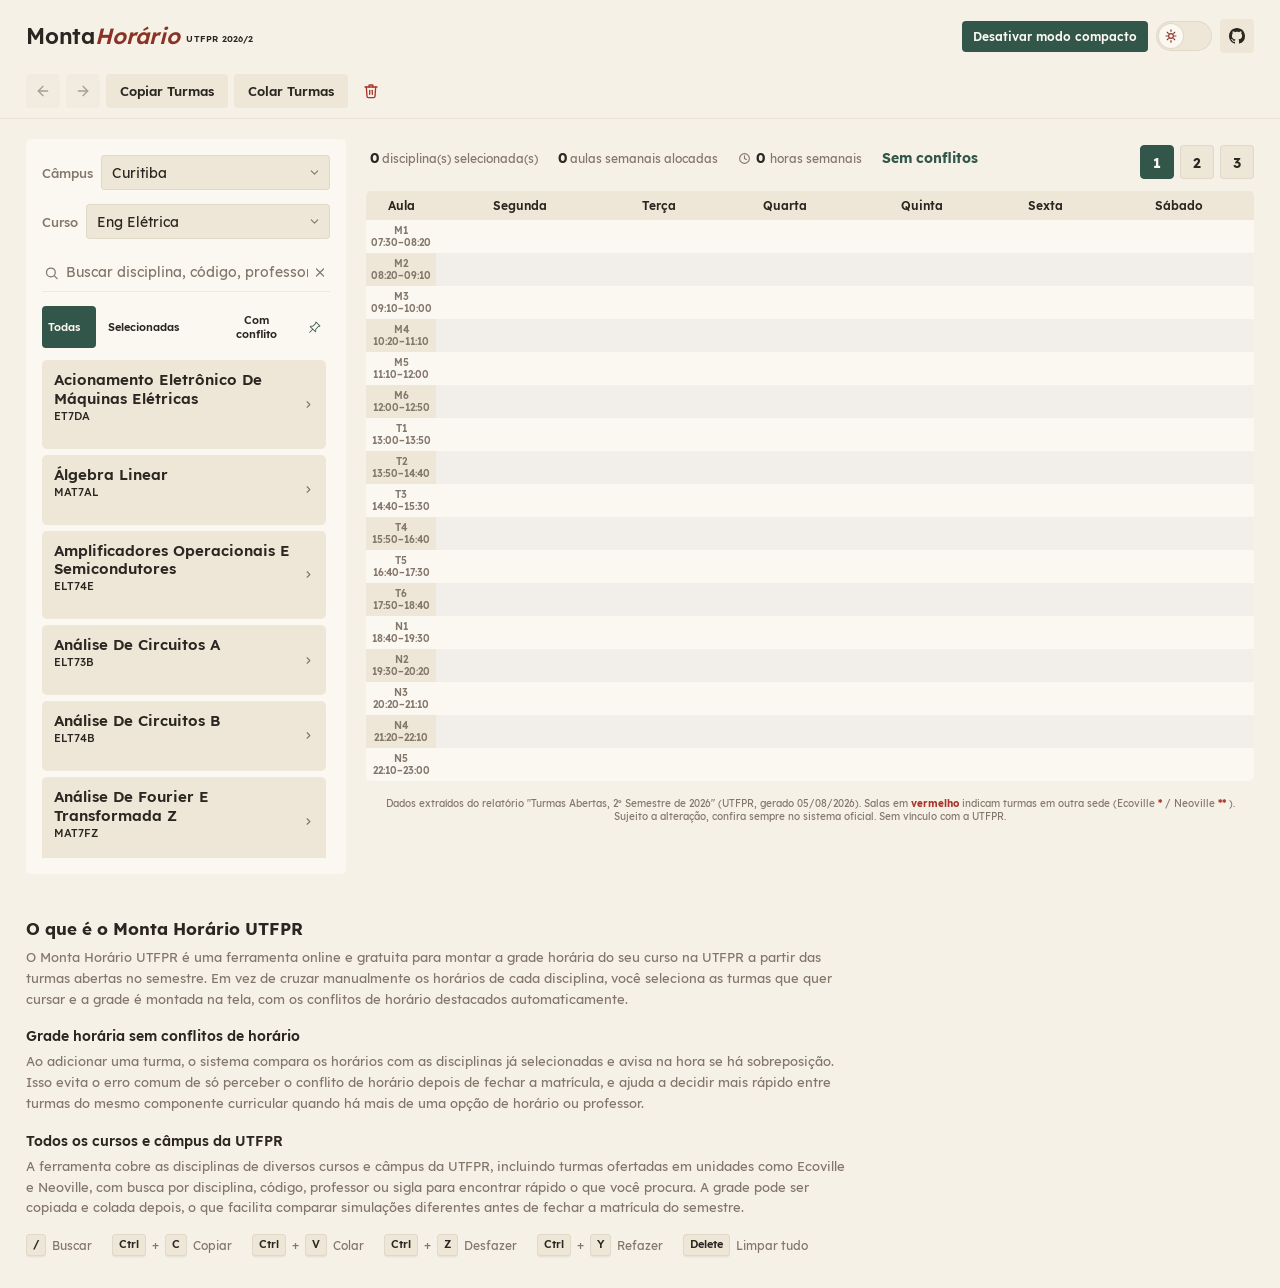
==== index.html @ 24e7bb68 "pin tab" ====
<!DOCTYPE html>
<html lang="pt-BR">
<head>
<meta charset="UTF-8">
<meta name="viewport" content="width=device-width, initial-scale=1.0">
<title>Monta Horário UTFPR 2026/2 — Grade Horária Online sem Conflitos</title>
<meta name="description" content="Monte sua grade horária da UTFPR 2026/2 de graça e online. Escolha as turmas de qualquer curso e câmpus, veja os conflitos de horário na hora e organize sua matrícula em minutos.">
<link rel="canonical" href="https://bolsgo.github.io/monta-horario-utfpr/">
<link rel="icon" type="image/svg+xml" href="assets/favicon.svg">
<meta property="og:type" content="website">
<meta property="og:title" content="Monta Horário UTFPR 2026/2 — Grade Horária Online sem Conflitos">
<meta property="og:description" content="Monte sua grade horária da UTFPR 2026/2 de graça e online. Escolha as turmas de qualquer curso e câmpus e veja os conflitos de horário na hora.">
<meta property="og:url" content="https://bolsgo.github.io/monta-horario-utfpr/">
<meta property="og:image" content="https://bolsgo.github.io/monta-horario-utfpr/assets/og-image.png">
<meta property="og:image:width" content="1200">
<meta property="og:image:height" content="630">
<meta property="og:locale" content="pt_BR">
<meta name="twitter:card" content="summary_large_image">
<meta name="twitter:title" content="Monta Horário UTFPR 2026/2 — Grade Horária Online sem Conflitos">
<meta name="twitter:description" content="Monte sua grade horária da UTFPR 2026/2 de graça, veja conflitos de horário na hora e organize sua matrícula.">
<meta name="twitter:image" content="https://bolsgo.github.io/monta-horario-utfpr/assets/og-image.png">
<link rel="stylesheet" href="styles.css">
<script>
/* Aplica o tema salvo antes da primeira pintura, evitando "flash" de tela clara.
   Fica inline (e não em app.js) de propósito: precisa rodar o mais cedo possível,
   antes do CSS ser aplicado. */
(function(){
  var saved = localStorage.getItem('utfpr_theme') || 'system';
  var isDark = saved === 'dark' || (saved === 'system' && window.matchMedia('(prefers-color-scheme: dark)').matches);
  document.documentElement.setAttribute('data-theme', isDark ? 'dark' : 'light');
  var compactPref = localStorage.getItem('utfpr_compact');
  if (compactPref === null || compactPref === '1') {
    document.documentElement.setAttribute('data-compact', 'true');
  }
})();
</script>
</head>
<body>

<header>
  <div class="header-title-row">
    <h1>Monta<span>Horário</span> <span id="brandUtfpr">UTFPR 2026/2</span></h1>
    <div class="header-extras">
      <button type="button" class="compact-toggle" id="compactToggle" title="Modo compacto para melhor visualização da lista" aria-label="Modo compacto" aria-pressed="true">Desativar modo compacto</button>
      <button type="button" class="theme-toggle" id="themeToggle" title="Alternar tema" aria-label="Alternar tema" aria-pressed="false">
        <span class="tt-track">
          <span class="tt-thumb" id="ttThumb"></span>
        </span>
      </button>
      <a class="icon-btn github-link" href="https://github.com/bolsgo/monta-horario-utfpr" target="_blank" rel="noopener noreferrer" title="Ver código no GitHub" aria-label="Ver código no GitHub">
        <svg viewBox="0 0 16 16" width="16" height="16" fill="currentColor" aria-hidden="true"><path d="M8 0C3.58 0 0 3.58 0 8c0 3.54 2.29 6.53 5.47 7.59.4.07.55-.17.55-.38 0-.19-.01-.82-.01-1.49-2.01.37-2.53-.49-2.69-.94-.09-.23-.48-.94-.82-1.13-.28-.15-.68-.52-.01-.53.63-.01 1.08.58 1.23.82.72 1.21 1.87.87 2.33.66.07-.52.28-.87.51-1.07-1.78-.2-3.64-.89-3.64-3.95 0-.87.31-1.59.82-2.15-.08-.2-.36-1.02.08-2.12 0 0 .67-.21 2.2.82.64-.18 1.32-.27 2-.27.68 0 1.36.09 2 .27 1.53-1.04 2.2-.82 2.2-.82.44 1.1.16 1.92.08 2.12.51.56.82 1.27.82 2.15 0 3.07-1.87 3.75-3.65 3.95.29.25.54.73.54 1.48 0 1.07-.01 1.93-.01 2.2 0 .21.15.46.55.38A8.01 8.01 0 0 0 16 8c0-4.42-3.58-8-8-8z"></path></svg>
      </a>
    </div>
  </div>
</header>
<div class="action-bar" id="actionBar">
  <div class="toolbar">
    <button id="btnUndo" class="icon-btn" title="Desfazer (Ctrl+Z)" aria-label="Desfazer" disabled>
      <svg viewBox="0 0 24 24" width="16" height="16" fill="none" stroke="currentColor" stroke-width="2" stroke-linecap="round" stroke-linejoin="round" aria-hidden="true"><line x1="19" y1="12" x2="5" y2="12"></line><polyline points="12 19 5 12 12 5"></polyline></svg>
    </button>
    <button id="btnRedo" class="icon-btn" title="Refazer (Ctrl+Y)" aria-label="Refazer" disabled>
      <svg viewBox="0 0 24 24" width="16" height="16" fill="none" stroke="currentColor" stroke-width="2" stroke-linecap="round" stroke-linejoin="round" aria-hidden="true"><line x1="5" y1="12" x2="19" y2="12"></line><polyline points="12 5 19 12 12 19"></polyline></svg>
    </button>
    <button id="btnCopy" title="Copiar seleção (Ctrl+C)">Copiar Turmas</button>
    <button id="btnPaste" title="Colar seleção (Ctrl+V)">Colar Turmas</button>
    <button id="btnClear" class="danger icon-btn" title="Limpar tudo (Delete)" aria-label="Limpar tudo">
      <svg viewBox="0 0 24 24" width="16" height="16" fill="none" stroke="currentColor" stroke-width="2" stroke-linecap="round" stroke-linejoin="round" aria-hidden="true"><polyline points="3 6 5 6 21 6"></polyline><path d="M19 6l-1 14a2 2 0 0 1-2 2H8a2 2 0 0 1-2-2L5 6"></path><path d="M10 11v6"></path><path d="M14 11v6"></path><path d="M9 6V4a1 1 0 0 1 1-1h4a1 1 0 0 1 1 1v2"></path></svg>
    </button>
  </div>
  <div class="mini-grid" id="miniGrid" aria-hidden="true"></div>
</div>

<main>
  <div class="panel">
    <div class="course-select-wrap sede-select-wrap">
      <label for="sedeSelect">Câmpus</label>
      <select id="sedeSelect" aria-label="Selecionar sede"></select>
    </div>
    <div class="course-select-wrap">
      <label for="courseSelect">Curso</label>
      <select id="courseSelect" aria-label="Selecionar curso"></select>
    </div>
    <label class="visually-hidden" for="searchBox">Buscar disciplina, código, professor ou sigla</label>
    <div class="search-wrap">
      <svg class="search-icon" viewBox="0 0 24 24" width="15" height="15" fill="none" stroke="currentColor" stroke-width="2" stroke-linecap="round" stroke-linejoin="round" aria-hidden="true"><circle cx="11" cy="11" r="7"></circle><line x1="21" y1="21" x2="16.65" y2="16.65"></line></svg>
      <input class="search" id="searchBox" placeholder="Buscar disciplina, código, professor ou sigla..." title="Buscar (atalho: /)">
      <button type="button" class="search-clear" id="searchClear" title="Limpar busca" aria-label="Limpar busca" hidden>
        <svg viewBox="0 0 24 24" width="13" height="13" fill="none" stroke="currentColor" stroke-width="2.4" stroke-linecap="round" aria-hidden="true"><line x1="5" y1="5" x2="19" y2="19"></line><line x1="19" y1="5" x2="5" y2="19"></line></svg>
      </button>
    </div>    <div class="filter-row" role="group" aria-label="Filtrar disciplinas">
      <button id="filterAll" class="active" aria-pressed="true">Todas</button>
      <button id="filterSelected" aria-pressed="false">Selecionadas</button>
      <button id="filterConflict" aria-pressed="false">Com conflito</button>
      <button type="button" id="filterPin" class="filter-pin-btn" title="Turmas fixadas" aria-label="Mostrar turmas fixadas" aria-pressed="false">
        <svg viewBox="0 0 16 16" width="13" height="13" fill="currentColor" aria-hidden="true"><path d="M9.828.722a.5.5 0 0 1 .354.146l4.95 4.95a.5.5 0 0 1 0 .707c-.48.48-1.072.588-1.503.588-.177 0-.335-.018-.46-.039l-3.134 3.134a5.927 5.927 0 0 1 .16 1.013c.046.702-.032 1.687-.72 2.375a.5.5 0 0 1-.707 0l-2.829-2.828-3.182 3.182c-.195.195-1.219.902-1.414.707-.195-.195.512-1.22.707-1.414l3.182-3.182-2.828-2.829a.5.5 0 0 1 0-.707c.688-.688 1.673-.767 2.375-.72a5.922 5.922 0 0 1 1.013.16l3.134-3.133a2.772 2.772 0 0 1-.04-.461c0-.43.108-1.022.589-1.503a.5.5 0 0 1 .353-.146zm.122 2.112v-.002.002zm0-.002v.002a.5.5 0 0 1-.122.51L6.293 6.878a.5.5 0 0 1-.511.12H5.78l-.014-.004a4.507 4.507 0 0 0-.288-.076 4.922 4.922 0 0 0-.765-.116c-.422-.028-.836.008-1.175.15l5.51 5.509c.141-.34.177-.753.149-1.175a4.924 4.924 0 0 0-.192-1.054l-.004-.013v-.001a.5.5 0 0 1 .12-.512l3.536-3.535a.5.5 0 0 1 .532-.115l.096.022c.087.017.208.034.344.034.114 0 .23-.011.343-.04L9.927 2.028c-.029.113-.04.23-.04.343a1.779 1.779 0 0 0 .062.46z"></path></svg>
      </button>
    </div>
    <div class="subject-list" id="subjectList" aria-label="Lista de disciplinas"></div>
  </div>

  <div class="content-col">
    <div class="stats-row" id="statsRow">
      <div class="stats" id="statsBar" role="status" aria-live="polite"></div>
      <div class="template-bar" id="templateBar" role="group" aria-label="Templates de grade">
        <button type="button" class="template-btn" data-template="1" title="Template 1" aria-label="Template 1">1</button>
        <button type="button" class="template-btn" data-template="2" title="Template 2" aria-label="Template 2">2</button>
        <button type="button" class="template-btn" data-template="3" title="Template 3" aria-label="Template 3">3</button>
      </div>
    </div>
    <div class="conflict-banner" id="conflictBanner" role="alert" aria-live="assertive"></div>
    <div class="grid-wrap">
      <table class="grid" id="gridTable"></table>
    </div>
    <div class="legend" id="legend" aria-label="Legenda de cores por disciplina"></div>
    <div class="footer-note">Dados extraídos do relatório "Turmas Abertas, 2º Semestre de 2026" (UTFPR, gerado 05/08/2026). Salas em <span class="dot-red">vermelho</span> indicam turmas em outra sede (Ecoville <span class="dot-red">*</span>  / Neoville <span class="dot-red">**</span> ). Sujeito a alteração, confira sempre no sistema oficial. Sem vínculo com a UTFPR.</div>
  </div>
</main>

<section class="seo-intro">
  <h2>O que é o Monta Horário UTFPR</h2>
  <p>O Monta Horário UTFPR é uma ferramenta online e gratuita para montar a grade horária do seu curso na UTFPR a partir das turmas abertas no semestre. Em vez de cruzar manualmente os horários de cada disciplina, você seleciona as turmas que quer cursar e a grade é montada na tela, com os conflitos de horário destacados automaticamente.</p>

  <h3>Grade horária sem conflitos de horário</h3>
  <p>Ao adicionar uma turma, o sistema compara os horários com as disciplinas já selecionadas e avisa na hora se há sobreposição. Isso evita o erro comum de só perceber o conflito de horário depois de fechar a matrícula, e ajuda a decidir mais rápido entre turmas do mesmo componente curricular quando há mais de uma opção de horário ou professor.</p>

  <h3>Todos os cursos e câmpus da UTFPR</h3>
  <p>A ferramenta cobre as disciplinas de diversos cursos e câmpus da UTFPR, incluindo turmas ofertadas em unidades como Ecoville e Neoville, com busca por disciplina, código, professor ou sigla para encontrar rápido o que você procura. A grade pode ser copiada e colada depois, o que facilita comparar simulações diferentes antes de fechar a matrícula do semestre.</p>

  <div class="shortcuts-row" aria-label="Atalhos de teclado">
    <span class="shortcut"><kbd>/</kbd><span>Buscar</span></span>
    <span class="shortcut"><kbd>Ctrl</kbd>+<kbd>C</kbd><span>Copiar</span></span>
    <span class="shortcut"><kbd>Ctrl</kbd>+<kbd>V</kbd><span>Colar</span></span>
    <span class="shortcut"><kbd>Ctrl</kbd>+<kbd>Z</kbd><span>Desfazer</span></span>
    <span class="shortcut"><kbd>Ctrl</kbd>+<kbd>Y</kbd><span>Refazer</span></span>
    <span class="shortcut"><kbd>Delete</kbd><span>Limpar tudo</span></span>
  </div>
</section>

<div class="toast" id="toast" role="status" aria-live="polite" aria-atomic="true"></div>

<!-- Configuração compartilhada por todos os cursos (dias, aulas, paleta) -->
<script src="config.js"></script>
<!-- As disciplinas (DATA) de cada curso são carregadas sob demanda pelo
     próprio app.js, via fetch em data/<slug>.json (ver manifest.json) -->
<!-- Lógica da aplicação (estado, renderização, eventos) -->
<script src="app.js"></script>
</body>
</html>
---- styles.css ----
@font-face{font-family:'Lexend';src:url('assets/fonts/Lexend-Regular.woff2') format('woff2');font-weight:400;font-style:normal;font-display:swap;}
@font-face{font-family:'Lexend';src:url('assets/fonts/Lexend-Medium.woff2') format('woff2');font-weight:500;font-style:normal;font-display:swap;}
@font-face{font-family:'Lexend';src:url('assets/fonts/Lexend-SemiBold.woff2') format('woff2');font-weight:600;font-style:normal;font-display:swap;}
@font-face{font-family:'Lexend';src:url('assets/fonts/Lexend-Bold.woff2') format('woff2');font-weight:700;font-style:normal;font-display:swap;}
:root{
    --bg:#f6f1e7; --panel:#fbf8f2; --panel2:#eee6d6; --border:rgba(43,38,32,.07);
    --text:#2b2621; --muted:#83766a; --accent:#8a3324; --accent2:#33564a;
    --danger:#a8342a; --ok:#33564a; --warn:#b9832e; --on-accent:#fbf8f2;
    --grid-line:#e2d7c3; --header-h:64px; --action-bar-h:55px; --main-vpad:40px;
    --res-fechada-fg:#a8342a; --res-fechada-bg:rgba(168,52,42,.12);
    --res-aberta-fg:#33564a; --res-aberta-bg:rgba(51,86,74,.12);
    --res-sem-fg:#5c7a52; --res-sem-bg:rgba(92,122,82,.12);
    --conflict-bg:rgba(168,52,42,.08); --turma-active-bg:rgba(138,51,36,.09);
    --preview-ok-bg:rgba(29,122,74,.72); --preview-conflict-bg:rgba(214,40,30,.75);
    --mini-preview-ok-bg:rgba(41,109,181,.75);
    --preview-ring:rgba(43,38,32,.55); --other-campus:#a8342a; --room-other:#8a3324;
    --danger-hover-bg:rgba(168,52,42,.1); --hover-bg:#e4d9c2; --accent-hover:#6f2a1e;
    --mini-last:#2f6fb0; --info-strong:#2b2621; --ead-text:#000000;
    --font-display:'Lexend',-apple-system,Helvetica,Arial,sans-serif; --font-body:'Lexend',-apple-system,Helvetica,Arial,sans-serif;
    --stripe: rgba(43,38,32,.04);
  }
  html[data-theme="dark"]{
    --bg:#0e0e10; --panel:#18181b; --panel2:#26262c; --border:rgba(238,230,214,.07);
    --text:#e8e8ea; --muted:#b5b5ba; --accent:#c9603f; --accent2:#5c9384;
    --danger:#dd7362; --ok:#5c9384; --warn:#d9a54f; --on-accent:#0e0e10;
    --grid-line:#2e2e34;
    --res-fechada-fg:#e58b7e; --res-fechada-bg:rgba(221,115,98,.16);
    --res-aberta-fg:#8fc2b2; --res-aberta-bg:rgba(92,147,132,.16);
    --res-sem-fg:#9fb98f; --res-sem-bg:rgba(159,185,143,.14);
    --conflict-bg:rgba(221,115,98,.12); --turma-active-bg:rgba(111,168,220,.16);
    --preview-ok-bg:rgba(46,181,128,.65); --preview-conflict-bg:rgba(255,79,63,.68);
    --mini-preview-ok-bg:rgba(111,168,220,.68);
    --preview-ring:rgba(0,0,0,.65); --other-campus:#e58b7e; --room-other:#e58b7e;
    --danger-hover-bg:rgba(221,115,98,.14); --hover-bg:#2e2e34; --accent-hover:#a84f33;
    --mini-last:#6fa8dc; --info-strong:#b5b5ba; --ead-text:#ffffff;
    --stripe: rgba(238,230,214,.03);
  }
  *{box-sizing:border-box;}
  /* overflow-x:hidden (sozinho) faz o navegador computar overflow-y como
     "auto" por baixo dos panos em vários motores — isso é regra do próprio
     CSS quando só um dos dois eixos é definido — e isso quebra
     position:sticky dos descendentes, especialmente em Safari/iOS (é por
     isso que a barra de ações + mini-tabela não estavam "descendo juntas"
     de forma confiável no celular). overflow-x:clip evita esse efeito
     colateral mantendo o mesmo objetivo (sem scroll horizontal). */
  html,body{overflow-x:clip;overflow-y:visible;max-width:100%;}
  body{margin:0;font-family:var(--font-body);
    background:var(--bg);color:var(--text);min-height:100vh;transition:background .15s,color .15s;}
  header{padding:14px 26px 6px;display:flex;align-items:center;
    justify-content:space-between;flex-wrap:wrap;gap:10px;background:var(--bg);
    min-height:var(--header-h);}
  .header-title-row{display:flex;align-items:center;justify-content:space-between;gap:12px;min-width:0;width:100%;}
  header h1{font-family:var(--font-display);font-size:22px;margin:0;font-weight:600;letter-spacing:-.2px;white-space:nowrap;}
  header h1 span{color:var(--accent);font-style:italic;}
  header h1 #brandUtfpr{color:var(--text);font-style:normal;font-weight:600;font-size:.42em;letter-spacing:.02em;vertical-align:middle;}
  .header-extras{display:flex;align-items:center;gap:8px;flex-shrink:0;}

  /* ============== BARRA DE AÇÕES FIXA ==============
     Diferente do header (título, tema, github), que rola normalmente com
     a página, esta barra com desfazer/refazer/copiar/colar/limpar fica
     grudada no topo da tela o tempo todo via position:sticky. */
  .action-bar{position:sticky;top:0;z-index:100;background:var(--bg);
    padding:10px 26px;display:flex;align-items:center;gap:10px;
    border-bottom:1px solid var(--border);}

  /* ============== MINI-PRÉVIA DA GRADE (só no celular) ==============
     Um resuminho puramente visual — sem texto — espelhando a grade real
     (uma célula por aula x dia): verde onde há aula, vermelho só em
     conflito. Preenche o canto vazio do topo quando a barra de
     ferramentas quebra para a linha de baixo. */
  /* Ancorada à barra de ações (sticky): como um elemento sticky também
     funciona como bloco de referência para descendentes com position
     absolute, a mini-grade acompanha a barra perfeitamente ao rolar,
     sem precisar de cálculo via JS nem ficar "pulando" de posição. */
  .mini-grid{display:none;position:absolute;top:100%;right:10px;}
  .day-med,.day-abbr{display:none;}
  .toolbar{display:flex;gap:6px;flex-wrap:wrap;align-items:center;}
  button{cursor:pointer;border:none;background:var(--panel2);color:var(--text);
    padding:9px 14px;border-radius:4px;font-size:12.5px;font-weight:600;font-family:var(--font-body);
    transition:.15s;display:flex;align-items:center;gap:6px;}
  button:hover{background:var(--hover-bg);}
  button.primary{background:var(--accent);color:var(--on-accent);}
  button.primary:hover{background:var(--accent-hover);}
  button:disabled{opacity:.4;cursor:not-allowed;}
  button:disabled:hover{background:var(--panel2);}
  button.danger{background:transparent;color:var(--danger);}
  button.danger:hover{background:var(--danger-hover-bg);}
  button:disabled{opacity:.4;cursor:not-allowed;}
  main{display:grid;grid-template-columns:320px 1fr;gap:20px;padding:20px 26px;max-width:1650px;margin:0 auto;}
  /* Sem isso, um item de grid encolhe apenas até o tamanho do seu conteúdo
     (min-width:auto por padrão) — como a tabela da grade tem min-width
     próprio, a coluna do grid (e a página inteira) era empurrada para
     além da viewport no celular, mesmo com overflow-x:hidden no body. */
  main > *{min-width:0;}
  @media(max-width:980px),(orientation:portrait){main{grid-template-columns:1fr;}}
  .panel{background:var(--panel);border-radius:5px;padding:16px;}
  .search{width:100%;padding:10px 22px 10px 24px;border-radius:0;border:none;border-bottom:1px solid var(--border);background:transparent;
    color:var(--text);font-size:14px;font-family:var(--font-body);}
  .search::placeholder{color:var(--muted);}
  .search:focus{outline:none;border-bottom-color:var(--accent);}
  .course-select-wrap{display:flex;align-items:center;gap:8px;margin-bottom:14px;}
  .course-select-wrap label{font-size:12.5px;color:var(--muted);font-weight:500;flex-shrink:0;}
  .course-select-wrap select{flex:1;min-width:0;padding:8px 26px 8px 10px;border-radius:4px;
    border:1px solid var(--border);background:var(--panel2);color:var(--text);
    font-family:var(--font-body);font-size:13.5px;cursor:pointer;
    appearance:none;-webkit-appearance:none;-moz-appearance:none;
    background-image:url("data:image/svg+xml,%3Csvg xmlns='http://www.w3.org/2000/svg' viewBox='0 0 24 24' fill='none' stroke='%2383766a' stroke-width='2' stroke-linecap='round' stroke-linejoin='round'%3E%3Cpolyline points='6 9 12 15 18 9'/%3E%3C/svg%3E");
    background-repeat:no-repeat;background-position:right 8px center;background-size:13px;}
  html[data-theme="dark"] .course-select-wrap select{
    background-image:url("data:image/svg+xml,%3Csvg xmlns='http://www.w3.org/2000/svg' viewBox='0 0 24 24' fill='none' stroke='%23b5b5ba' stroke-width='2' stroke-linecap='round' stroke-linejoin='round'%3E%3Cpolyline points='6 9 12 15 18 9'/%3E%3C/svg%3E");}
  .course-select-wrap select:focus{outline:2px solid var(--accent);outline-offset:-1px;}
  .course-select-wrap select:disabled{opacity:.6;cursor:wait;}
  .search-wrap{position:relative;margin-bottom:14px;}
  .search-icon{position:absolute;left:2px;top:50%;transform:translateY(-50%);
    color:var(--muted);pointer-events:none;}
  .search-clear{position:absolute;right:0;top:50%;transform:translateY(-50%);background:transparent;
    color:var(--muted);padding:4px;width:20px;height:20px;border-radius:50%;justify-content:center;}
  .search-clear:hover{background:var(--hover-bg);color:var(--text);}
  /* Regra base: só entra em vigor de fato em telas ≤980px, onde o painel
     empilha acima da grade (ver linha 93) e a página rola normalmente —
     acima de 981px essa altura é substituída pelo layout flex mais preciso
     lá embaixo ("PAINEL ESQUERDO ACOMPANHA A ALTURA DA TELA"), que calcula
     o espaço restante de verdade em vez de usar um valor fixo "chutado".
     O min() aqui evita que a lista cresça sem limite em celulares com tela
     muito alta. */
  .subject-list{max-height:min(calc(100vh - 260px), 760px);overflow-y:auto;padding-right:4px;}
  /* Em tablets (layout já em coluna única, mas tela ainda alta o
     suficiente para a lista ficar exageradamente longa) a lista de
     disciplinas fica 1/3 menor que o padrão acima — só nessa faixa;
     no celular (≤700px) ela continua com a altura padrão. */
  @media(min-width:701px) and (max-width:980px){
    .subject-list{max-height:calc((100vh - 260px) * 0.6667);}
  }
  /* O aviso de conflito aparece depois da grade grande (não antes) em
     qualquer largura — PC, tablet retrato, tablet paisagem — assim a
     pessoa já vê a tabela antes do aviso. Só no celular (≤700px, regra
     lá embaixo) ele continua aparecendo em cima, como era antes. */
  .content-col{display:flex;flex-direction:column;}
  .stats-row{order:1;}
  .grid-wrap{order:2;}
  .conflict-banner{order:3;}
  .legend{order:4;}
  .footer-note{order:5;}
  .subject-list::-webkit-scrollbar{width:6px;}
  .subject-list::-webkit-scrollbar-thumb{background:var(--grid-line);border-radius:4px;}
  .subject{border-radius:5px;margin-bottom:6px;background:var(--panel2);overflow:hidden;}
  .subject-head{padding:11px 12px;display:flex;justify-content:space-between;align-items:center;cursor:pointer;gap:8px;}
  .subject-head.hover-linked{background:var(--hover-bg);}
  @media(hover:hover) and (pointer:fine){
    .subject-head:hover{background:var(--hover-bg);}
  }
  .subject-head-text{min-width:0;flex:1;}
  .subject-title{font-family:var(--font-display);font-size:14.5px;font-weight:600;line-height:1.3;overflow-wrap:break-word;}
  .subject-code{color:var(--info-strong);font-size:11px;font-weight:500;display:flex;flex-wrap:nowrap;align-items:center;gap:6px;height:15px;}
  .subject-code-text{line-height:1;flex-shrink:0;}
  /* Selo da turma: um quadrado minimalista de bordas arredondadas
     desenhado em SVG (só contorno, sem preenchimento) em volta do
     número — mesmo tom neutro do resto da linha (código/reserva). */
  .turma-chip{position:relative;display:inline-flex;align-items:center;justify-content:center;
    padding:2px 7px;line-height:1;color:var(--info-strong);}
  .turma-chip.chip-empty{opacity:0;pointer-events:none;}
  .turma-chip-bg{position:absolute;inset:0;width:100%;height:100%;color:var(--info-strong);}
  .turma-chip-text{position:relative;z-index:1;font-weight:600;font-size:10.5px;line-height:1;}
  .turma-chip-star{position:relative;z-index:1;font-size:10.5px;line-height:1;margin-left:1px;}
  /* Linha reservada pro nome do professor, sempre em baixo do código da
     matéria (min-height mantém o espaço mesmo quando ainda não há nada
     selecionado, pra lista não "pular" ao selecionar/desmarcar). */
  .subject-prof{color:var(--info-strong);font-size:10.5px;font-weight:500;font-style:italic;height:13px;line-height:13px;margin-top:1px;
    overflow:hidden;text-overflow:ellipsis;white-space:nowrap;}
  /* No escuro, as cores de disciplinas selecionadas (vindas da paleta, pensada
     para fundo escuro nos blocos da grade) ficam pouco legíveis como texto
     sobre o painel escuro — clareamos e saturamos um pouco só o texto aqui. */
  html[data-theme="dark"] .subject-title-colored{filter:brightness(1.55) saturate(1.15);}
  .chev{color:var(--muted);transition:.15s;flex-shrink:0;display:inline-flex;align-items:center;}
  .subject.open .chev{transform:rotate(90deg);}
  .turma-panel{display:none;padding:0 10px 10px;}
  .subject.open .turma-panel{display:block;}
  .turma-opt{display:flex;align-items:stretch;justify-content:space-between;gap:8px;padding:8px 9px;
    border-radius:4px;margin-top:5px;cursor:pointer;font-size:12px;background:var(--panel);}
  .turma-opt:hover{background:var(--hover-bg);}
  .turma-opt.active{background:var(--turma-active-bg);}
  .turma-opt .t-left{display:flex;flex-direction:column;gap:1px;justify-content:center;flex:1;min-width:0;}
  .turma-opt .t-turma{font-weight:700;}
  .turma-opt .t-prof{color:var(--muted);font-size:10.5px;}
  .turma-opt .t-meta{color:var(--muted);font-size:10px;margin-top:2px;}
  .t-res{font-weight:700;padding:1px 5px;border-radius:3px;background:var(--panel2);}
  .t-res-fechada{color:var(--res-fechada-fg);background:var(--res-fechada-bg);}
  .t-res-aberta{color:var(--res-aberta-fg);background:var(--res-aberta-bg);}
  .t-res-sem-reserva{color:var(--res-sem-fg);background:var(--res-sem-bg);}
  .t-res.res-inline{font-size:9.5px;padding:1px 4px;}
  /* Ao lado do código da matéria, a reserva fica neutra — sem o destaque
     colorido que faz na lista de turmas — pra combinar com o resto do
     texto (código, turma, professor). */
  .subject-code .t-res.res-inline,
  .subject-code .t-res.res-inline.t-res-fechada,
  .subject-code .t-res.res-inline.t-res-aberta,
  .subject-code .t-res.res-inline.t-res-sem-reserva{background:none;color:var(--info-strong);font-weight:500;padding:0;line-height:1;}
  /* Vagas total/calouros, exibido logo ao lado do selo de reserva
     (Aberta/Fechada/Sem reserva), tanto na lista de turmas quanto no
     resumo ao lado do código da matéria. */
  .t-vagas{color:var(--muted);font-weight:500;}
  .turma-opt .t-meta .t-vagas{font-size:10px;}
  .subject-code .t-vagas.vagas-inline{font-size:9.5px;color:var(--info-strong);line-height:1;}
  /* Só no tema claro: professor, vagas e o selo de reserva (Aberta/
     Fechada/Sem reserva) de cada turma na lista ficam num tom só,
     um pouco mais escuro que --muted (#83766a) — mantém a mesma
     "família" de cor do site, só reduz o contraste/protagonismo desse
     texto secundário. O tema escuro continua exatamente como estava. */
  html[data-theme="light"] .turma-opt .t-prof,
  html[data-theme="light"] .turma-opt .t-meta,
  html[data-theme="light"] .t-vagas,
  html[data-theme="light"] .t-res-fechada,
  html[data-theme="light"] .t-res-aberta,
  html[data-theme="light"] .t-res-sem-reserva{color:#6f6255;}
  .turma-opt .t-remove{align-self:stretch;height:auto;color:var(--danger);font-size:13px;background:none;border:none;cursor:pointer;padding:2px 8px;display:flex;align-items:center;justify-content:center;}
  /* Botão de fixar (pin) no modo normal — mesmo estado do modo compacto
     (ver State.pinned em app.js), só muda a aparência/posição pra
     combinar com o layout deste modo. Fica à esquerda do "✕", os dois
     só aparecem na turma ativa. */
  .turma-opt .t-pin-btn{align-self:stretch;height:auto;flex-shrink:0;color:var(--muted);background:none;border:none;
    cursor:pointer;padding:2px 6px;display:flex;align-items:center;justify-content:center;
    transition:color .12s ease,background .12s ease;}
  .turma-opt .t-pin-btn:hover{background:var(--hover-bg);color:var(--text);}
  .turma-opt .t-pin-btn.pinned{color:var(--accent2);}
  .turma-opt .t-pin-btn.pinned svg{fill:currentColor;}
  /* Indicativo (não-clicável) de turma fixada, ao lado do código da
     turma, quando ela NÃO é a ativa — o botão de pin de verdade só
     existe na turma ativa. */
  .t-turma .t-pin-indicator{display:inline-flex;vertical-align:middle;margin-left:5px;color:var(--accent2);opacity:.85;position:relative;top:-1px;}

  /* ============== MODO COMPACTO ==============
     O botão de cada turma vira um controle segmentado de até 3 partes,
     lado a lado:
       1) "i" (informações)  — só entra no DOM na turma ATIVA da
          matéria; nas demais nem aparece, deixando o texto da turma
          (.t-mid) ocupar mais espaço.
       2) turma (.t-mid)     — a maior parte do botão (flex:1 enche o
          espaço que sobra das outras duas, fixas). Mostra só o código
          da turma (ex.: "S21") quando o painel está em 2 colunas
          (turmas>8); com 1 coluna sobra espaço e mostra "Turma S21".
          Clique normal seleciona a turma; se ela JÁ estiver
          selecionada, o hover fica vermelho (ver .active .t-mid:hover)
          e o clique nesse estado REMOVE — substitui o antigo botão
          "✕".
       3) pin                — sempre visível, estreito, sem nenhuma
          animação de aparecer/sumir.
     Ver renderSubjectList() em app.js pra montagem do HTML de cada modo. */
  html[data-compact="true"] .turma-opt{padding:0;gap:0;align-items:stretch;overflow:hidden;}
  html[data-compact="true"] .t-turma{flex:0 0 auto;font-size:13px;white-space:nowrap;overflow:hidden;text-overflow:ellipsis;}
  /* Prioridade de curso (t.prio): ao lado do código da turma, tom
     apagado, o mais compacta possível — trunca com "…" se não couber
     (ver showPrio em renderSubjectList(), app.js, pra quando ela
     aparece/some conforme a turma está selecionada ou não). */
  html[data-compact="true"] .t-prio-compact{
    flex:1 1 auto;min-width:0;margin-left:6px;text-align:right;
    font-size:9.5px;color:var(--muted);opacity:.7;
    white-space:nowrap;overflow:hidden;text-overflow:ellipsis;
  }
  html[data-compact="true"] .turma-opt.active .t-mid:hover .t-prio-compact{color:inherit;opacity:.8;}
  html[data-compact="true"] .turma-opt.pinned:not(.active) .t-prio-compact{padding-right:16px;}

  html[data-compact="true"] .t-info-btn{
    flex:0 0 22px;align-self:stretch;width:auto;height:auto;border-radius:0;font-size:12px;padding:0;
    background:color-mix(in srgb, var(--panel2) 78%, black 22%);
    transition:background .12s ease,color .12s ease;
  }
  html[data-compact="true"] .t-info-btn:hover{background:var(--hover-bg);}
  html[data-compact="true"] .t-info-btn[aria-expanded="true"]{background:var(--accent2);color:var(--on-accent);}

  html[data-compact="true"] .t-mid{
    flex:1;min-width:0;position:relative;display:flex;align-items:center;padding:7px 9px;cursor:pointer;
    border-left:1px solid var(--border);transition:background .12s ease,color .12s ease;
  }
  html[data-compact="true"] .t-mid:hover{background:var(--hover-bg);}
  /* Indicativo (não-clicável) de que a turma está fixada, mostrado por
     cima do canto direito do botão do meio quando ela NÃO é a turma
     ativa — o botão de pin de verdade (clicável) só existe na turma
     ativa (ver renderSubjectList() em app.js). */
  html[data-compact="true"] .t-pin-indicator{
    position:absolute;top:50%;right:7px;transform:translateY(-50%);
    display:flex;pointer-events:none;color:var(--accent2);opacity:.85;
  }
  html[data-compact="true"] .turma-opt.active .t-mid:hover .t-pin-indicator{color:inherit;}
  /* Turma já selecionada: passar o mouse pela parte do meio vira um
     aviso de remoção (vermelho do tema, funciona no claro e no escuro),
     e o clique nesse estado remove a turma — ver selectOrRemove() em
     app.js. O vermelho se estende aos 3 segmentos do controle (i / meio
     / pin), não só o do meio — por isso o :has() no seletor, escutando
     o hover do meio mas pintando o .turma-opt inteiro. */
  html[data-compact="true"] .turma-opt.active .t-mid:hover{background:var(--danger);color:var(--on-accent);}
  html[data-compact="true"] .turma-opt.active .t-mid:hover .other-campus{color:inherit;}
  html[data-compact="true"] .turma-opt.active:has(.t-mid:hover) .t-info-btn,
  html[data-compact="true"] .turma-opt.active:has(.t-mid:hover) .t-pin-btn{background:var(--danger);color:var(--on-accent);}

  html[data-compact="true"] .t-pin-btn{
    flex:0 0 11px;align-self:stretch;width:auto;height:auto;margin:0;
    border-left:1px solid var(--border);border-radius:0;background:none;color:var(--muted);
    cursor:pointer;display:flex;align-items:center;justify-content:flex-end;
    transition:color .12s ease,background .12s ease;
  }
  html[data-compact="true"] .t-pin-btn svg{width:13px;height:13px;flex-shrink:0;}
  html[data-compact="true"] .t-pin-btn:hover{background:var(--hover-bg);color:var(--text);}
  html[data-compact="true"] .t-pin-btn.pinned{color:var(--accent2);}
  html[data-compact="true"] .t-pin-btn.pinned svg{fill:currentColor;}

  /* Painel de turmas em 2 colunas (só no modo compacto, quando a matéria
     aberta tem muitas turmas — ver renderSubjectList em app.js). Grid em
     vez de column-count: com column-count cada coluna tem sua própria
     altura "balanceada" e os itens não alinham entre si de uma coluna
     pra outra; com grid de 2 colunas + grid-auto-flow:row, cada linha
     tem a MESMA altura nas duas colunas, então elas ficam alinhadas. */
  .subject.open .turma-panel.two-col{display:grid;grid-template-columns:1fr 1fr;gap:4px 8px;}

  /* Modo compacto: em vez de abrir "por baixo" da turma clicada (o que
     bagunçaria o alinhamento das colunas, ver acima), o painel de
     informações da turma ativa sempre aparece uma única vez, no rodapé
     de toda a lista, ocupando as duas colunas e em formato horizontal
     (chips lado a lado) — mais fácil de ler que texto empilhado. O botão
     "i" da turma correspondente continua destacado (aria-expanded) pra
     indicar de qual turma é a informação exibida. */
  html[data-compact="true"] .turma-info{
    display:flex;flex-wrap:wrap;gap:5px 16px;line-height:1.4;margin-top:8px;}
  .turma-panel.two-col .turma-info{grid-column:1 / -1;}
  .t-info-btn{align-self:stretch;flex-shrink:0;width:16px;height:auto;padding:0;border-radius:4px;background:var(--panel2);
    color:var(--accent2);font-family:var(--font-display);font-style:italic;font-weight:700;font-size:12px;
    display:flex;align-items:center;justify-content:center;line-height:1;}
  .t-info-btn:hover{background:var(--hover-bg);}
  .t-info-btn[aria-expanded="true"]{background:var(--accent2);color:var(--on-accent);}
  .other-campus{color:var(--other-campus);font-weight:800;}
  .turma-info{font-size:11px;color:var(--muted);margin-top:6px;line-height:1.6;padding:8px 9px;background:var(--panel);border-radius:4px;}
  .badge{display:inline-block;padding:2px 7px;border-radius:3px;font-size:10px;font-weight:700;margin-left:6px;}
  .badge.selected-badge{background:var(--accent);color:var(--on-accent);}
  .badge.badge-ead{background:none;color:var(--ead-text);padding:0;font-weight:800;vertical-align:middle;}
  .badge.badge-ead.badge-ead-hidden{display:none;}
  html[data-theme="dark"] .badge.selected-badge{background:var(--mini-last);}
  .grid-wrap{overflow-x:auto;border-radius:5px;position:relative;}
  table.grid{border-collapse:separate;border-spacing:0;width:100%;min-width:860px;background:var(--panel);border-radius:5px;}
  
  table.grid thead th{font-family:var(--font-display);background:var(--panel2);padding:9px 3px;font-size:12.5px;color:var(--text);font-weight:600;
    position:sticky;top:0;z-index:20;}
  table.grid thead th:first-child{left:0;z-index:21;}
  
  table.grid td{vertical-align:top;height:36px;padding:0;position:relative;}

  table.grid tbody tr:nth-child(even) td {
    background-color: var(--stripe);
  }

  td.time-col{color:var(--muted);font-size:10.5px;text-align:center;padding:3px 2px;
    white-space:nowrap;font-weight:600;position:sticky;left:0;z-index:10;line-height:1.2;}
  table.grid td.time-col{vertical-align:middle;}
  
  table.grid tbody tr:nth-child(odd) td.time-col { background-color: var(--panel); }
  table.grid tbody tr:nth-child(even) td.time-col { background-color: var(--panel2); }

  .cell-block{position:absolute;inset:2px;border-radius:3px;padding:2px 5px;font-size:10px;line-height:1.2;
    overflow:hidden;display:flex;flex-direction:column;justify-content:center;color:#fbf8f2;font-weight:600;}
  .cell-block .b-name{font-weight:700;font-size:10.5px;}
  .cell-block .b-sub{opacity:.85;font-weight:500;font-size:9px;}
  .cell-block .b-room.other{color:#ffe1d6;font-weight:800;}
  .cell-block.conflict::before{content:"";position:absolute;inset:0;border-radius:3px;pointer-events:none;z-index:0;
    background:repeating-linear-gradient(45deg, #ff1f1f 0 4px, transparent 4px 10px);opacity:.75;}
  .cell-block.conflict .b-name,.cell-block.conflict .b-sub,.cell-block.conflict .b-room{position:relative;z-index:1;}
  .cell-block{cursor:pointer;transition:filter .12s,transform .12s;}
  .cell-block.hover-linked{filter:brightness(1.1);transform:scale(1.02);}
  @media(hover:hover) and (pointer:fine){
    .cell-block:hover{filter:brightness(1.1);transform:scale(1.02);}
  }
  .cell-preview{position:absolute;inset:0px;border-radius:3px;pointer-events:none;z-index:5;
    box-shadow:0 0 0 2.5px var(--preview-ring) inset;}
  .cell-preview.pv-ok{background:var(--preview-ok-bg);}
  .cell-preview.pv-conflict{background:var(--preview-conflict-bg);}
  .empty-state{padding:60px 20px;text-align:center;color:var(--muted);font-size:13px;}
  .stats{display:flex;gap:20px;padding:10px 4px;font-size:12px;color:var(--muted);flex-wrap:wrap;}
  .stats b{color:var(--text);font-family:var(--font-display);font-size:14px;}
  .stat-with-icon{display:inline-flex;align-items:center;gap:5px;}
  /* Linha que contém as estatísticas (esquerda) e os botões de template
     (direita) — fica logo acima da grade grande. No celular (ver media
     query no fim do arquivo) essa linha vira coluna: templates abaixo
     das estatísticas, alinhados à esquerda. */
  .stats-row{display:flex;align-items:flex-start;justify-content:space-between;gap:12px;flex-wrap:wrap;margin-bottom:12px;}
  .stats-row .stats{margin-bottom:0;flex:1;min-width:0;}
  .template-bar{display:flex;gap:6px;flex-shrink:0;padding-top:6px;}
  .template-btn{width:34px;height:34px;padding:0;border-radius:4px;
    background:var(--panel2);color:var(--text);border:1px solid var(--border);
    font-family:var(--font-display);font-weight:700;font-size:13.5px;
    display:flex;align-items:center;justify-content:center;}
  .template-btn:hover{background:var(--hover-bg);}
  .template-btn.active{background:var(--accent2);color:var(--on-accent);border-color:var(--accent2);}
  .conflict-banner{background:var(--conflict-bg);color:var(--danger);
    padding:10px 14px;border-radius:3px;margin-bottom:12px;font-size:12.5px;display:none;}
  .conflict-banner.show{display:block;}
  .toast{position:fixed;bottom:20px;left:50%;transform:translateX(-50%) translateY(20px);
    background:var(--text);color:var(--bg);padding:10px 18px;border-radius:4px;
    font-size:13px;opacity:0;transition:.25s;pointer-events:none;z-index:200;
    max-width:80vw;}
  .toast.show{opacity:1;transform:translateX(-50%) translateY(0);}
  .legend{display:flex;flex-wrap:wrap;gap:6px;margin-top:8px;}
  .legend-item{display:flex;align-items:center;gap:6px;font-size:10px;color:var(--muted);}
  .legend-dot{width:9px;height:9px;border-radius:2px;flex-shrink:0;}
  .footer-note{font-size:10px;color:var(--muted);text-align:center;padding:8px;}
  .footer-note .dot-red{color:var(--danger);font-weight:800;}
  /* flex-wrap:nowrap de propósito: com o botão de pin (fixadas) somado aos
     três filtros de texto, preferimos que os três encolham horizontalmente
     (flex:1 os deixa dividir igualmente o espaço que sobra) a quebrar linha
     — o botão de pin tem largura fixa (flex:0 0 auto) e não participa
     dessa divisão. */
  .filter-row{display:flex;gap:6px;margin-bottom:12px;flex-wrap:nowrap;}
  .filter-row button{flex:1 1 0;font-size:11px;padding:7px 6px;background:transparent;min-width:0;}
  .filter-row button:hover{background:var(--panel2);}
  .filter-row button.active{background:var(--accent2);color:var(--on-accent);}
  /* Os três botões de texto não dividem o espaço igualmente: "Selecionadas"
     é uma palavra única e comprida (não quebra linha), então recebe mais
     espaço; "Todas" é curto e sobra espaço à toa se ficar igual aos
     outros, então recebe menos. "Com conflito" fica com a proporção
     padrão (1), no meio dos dois. */
  .filter-row #filterAll{flex:0.7 1 0;}
  .filter-row #filterSelected{flex:1.7 1 0;}
  /* Botão de pin (fixadas): mesma altura dos outros três, mas largura fixa
     e ícone centralizado, igual aos .icon-btn da action-bar — não encolhe
     junto com os filtros de texto (flex:0 0 auto). */
  .filter-row .filter-pin-btn{flex:0 0 32px;width:32px;padding:0;justify-content:center;color:var(--accent2);}
  .filter-row .filter-pin-btn svg{flex-shrink:0;}
  .filter-row .filter-pin-btn.active{background:var(--accent2);color:var(--on-accent);}
  .icon-btn{padding:9px;width:34px;height:34px;justify-content:center;}
  .icon-btn svg{flex-shrink:0;}
  .github-link{background:var(--panel2);color:var(--text);border-radius:4px;text-decoration:none;display:inline-flex;box-sizing:border-box;transition:.15s;}
  .github-link:hover{background:var(--hover-bg);}

  /* ============== SLIDER DE TEMA (claro/escuro), com "sistema" oculto ==============
     Não há um terceiro botão visível para "sistema": a preferência de sistema
     continua funcionando em segundo plano (ver app.js) e, quando ativa, este
     controle exibe o sol ou a lua conforme a aparência atual do SO. Um clique
     define uma preferência explícita (claro ou escuro), saindo do modo sistema. */
  .compact-toggle{font-size:11.5px;padding:8px 11px;flex-shrink:0;}
  .compact-toggle:hover{background:var(--hover-bg);}
  .compact-toggle[aria-pressed="true"]{background:var(--accent2);color:var(--on-accent);}

  .theme-toggle{background:transparent;padding:0;width:56px;height:30px;border-radius:999px;flex-shrink:0;}
  .theme-toggle:hover{background:transparent;}
  .tt-track{position:relative;display:block;width:56px;height:30px;border-radius:999px;background:var(--panel2);box-shadow:inset 0 0 0 1px var(--border);}
  .tt-thumb{position:absolute;top:3px;left:3px;width:24px;height:24px;border-radius:50%;background:var(--panel);
    box-shadow:0 0 0 1px var(--border);display:flex;align-items:center;justify-content:center;color:var(--accent);
    transition:transform .2s ease;}
  .tt-thumb svg{width:14px;height:14px;}
  html[data-theme="dark"] .tt-thumb{transform:translateX(26px);}

  /* ============== ACESSIBILIDADE ============== */
  .visually-hidden{position:absolute;width:1px;height:1px;padding:0;margin:-1px;overflow:hidden;
    clip:rect(0,0,0,0);white-space:nowrap;border:0;}
  table.grid caption{caption-side:top;}
  [role="button"]{outline-offset:2px;}
  /* Em toque (mobile/tablet), .cell-block recebe foco por ter tabindex="0",
     e alguns navegadores desenham o outline padrão do sistema mesmo fora
     de navegação por teclado (não respeitam :focus-visible nesse caso).
     Isso aparecia como um quadrado sobre a turma ao tocar, com ou sem
     conflito. Zeramos o :focus "puro" e mantemos o realce só para
     :focus-visible (teclado). */
  .cell-block{-webkit-tap-highlight-color:transparent;}
  .cell-block:focus{outline:none;}
  .subject-head:focus-visible,
  .turma-opt:focus-visible,
  .cell-block:focus-visible{outline:2px solid var(--accent);outline-offset:2px;}
  .theme-switch button:focus-visible,
  button:focus-visible{outline:2px solid var(--accent);outline-offset:1px;}

  /* ============== TABLET/CELULAR: mini-prévia da grade ==============
     Mesmo breakpoint em que .main vira coluna única (linha 92): a partir
     daqui o painel de disciplinas fica empilhado acima da grade grande, e
     é justamente nesse momento — tanto em celular quanto em tablet no
     modo retrato — que a mini-grade flutuante ajuda a não perder a noção
     da grade enquanto se rola a lista de disciplinas. Por isso ela usa o
     mesmo breakpoint do layout, em vez do breakpoint mais estreito (700px)
     usado pelos ajustes exclusivos de celular logo abaixo. */
  @media(max-width:980px),(orientation:portrait){
    /* Mini-grade flutuante: presa logo abaixo da barra de ações fixa,
       ancorada via CSS (position:absolute dentro do .action-bar, que é
       sticky) — acompanha a barra sem "pular" ao rolar e sem depender de
       cálculo via JS. Some tanto quando a tabela grande está visível na
       tela quanto quando a página é rolada até o final (ver app.js), para
       não duplicar informação nem sobrar flutuando sobre o rodapé. */
    .mini-grid{
      display:grid;width:84px;height:126px;gap:1.5px;padding:5px;margin-top:8px;
      border-radius:5px;background:var(--panel2);
      box-shadow:0 4px 14px rgba(0,0,0,.28),0 0 0 1px var(--border);
      z-index:90;opacity:.78;
      pointer-events:none;transition:opacity .25s ease,transform .25s ease;
    }
    .mini-grid.mini-hidden{opacity:0;transform:translateY(-10px) scale(.9);}
    .mini-cell{border-radius:1px;background:var(--stripe);}
    .mini-cell.mini-filled{background:var(--ok);}
    .mini-cell.mini-last{background:var(--mini-last);}
    .mini-cell.mini-conflict{background:var(--danger);}
    .mini-cell.mini-preview-ok{background:var(--mini-preview-ok-bg);}
    .mini-cell.mini-preview-conflict{background:var(--preview-conflict-bg);}

    /* Busca e linha de filtros um pouco mais estreitas: a mini-grade
       flutuante fica presa no canto superior direito da tela (ancorada no
       .action-bar, que é sticky), então tanto o botão de limpar (x) da
       busca quanto o botão "Com conflito" ficavam embaixo dela, impossível
       de clicar. Aplicando a mesma margem nas duas linhas, os três botões
       de filtro (que têm flex:1) dividem igualmente o espaço que sobra e
       nenhum deles invade a área da mini-grade. */
    /* Sede e Curso ficam acima da busca, mas usam a mesma faixa de
       largura reduzida (margin-right:76px) para não passar por baixo
       da mini-grade flutuante, que fica presa no canto superior direito
       da tela (ver .mini-grid). Sem isso, os dois seletores cobriam a
       mini-tabela em vez de pararem antes dela, como a busca já fazia. */
    .course-select-wrap{margin-right:96px;}
    .course-select-wrap label{font-size:11px;}
    .course-select-wrap select{padding:6px 24px 6px 8px;font-size:12px;background-position:right 6px center;background-size:11px;}

    .search-wrap,
    .filter-row{margin-right:96px;}
    .filter-row button{font-size:10.5px;padding:7px 4px;}
    /* O pin fica um pouco mais estreito aqui: é o mesmo margin-right:96px
       acima que já limita até onde a fileira de filtros pode chegar (pra
       não passar por baixo da mini-grade flutuante); o pin, por estar
       dentro de .filter-row, respeita esse mesmo limite — só precisa ceder
       um pouco de largura própria pros três botões de texto caberem. */
    .filter-row .filter-pin-btn{flex-basis:28px;width:28px;}

    /* Grade sem scroll lateral: o min-width:860px da tabela (regra base,
       pensada pra desktop) era maior que a largura disponível em muitos
       tablets, forçando rolar para o lado só para ver sábado. Aqui a
       tabela ocupa 100% da largura do container e os dias da semana
       usam a sigla de uma letra (day-abbr) em vez do nome completo, do
       mesmo jeito que já era feito no celular — assim as 7 colunas cabem
       inteiras na tela. */
    .day-full,.day-med{display:none;}
    .day-abbr{display:inline;}
    .grid-wrap{overflow-x:hidden;}
    table.grid{min-width:0;width:100%;table-layout:fixed;}
    table.grid thead th{padding:6px 2px;font-size:11px;}
    table.grid thead th:first-child{width:40px;}
    td.time-col{font-size:9px;padding:3px 2px;line-height:1.15;word-break:break-word;white-space:normal;}
    .cell-block{padding:2px 3px;}
    .cell-block .b-name{font-size:9px;line-height:1.15;}
    .cell-block .b-sub{font-size:7.5px;}
  }

  /* ============== TABLET NO MODO PAISAGEM (largura > 980px) ==============
     Acima de 980px o .main já volta a ser duas colunas (painel de 320px +
     grade), então a tabela tenta usar seu min-width:860px da regra base
     (pensada pra desktop largo). Em tablets na horizontal (~1024–1200px de
     largura) sobra menos espaço que isso depois do painel + gap + padding,
     e o .grid-wrap (overflow-x:auto) força um scroll lateral só pra ver
     sábado. Aqui, na mesma faixa, aplicamos o mesmo tratamento "sem scroll"
     usado no tablet retrato/celular: sigla de um dia (day-abbr), tabela
     com table-layout:fixed ocupando 100% da coluna, e fontes um pouco
     menores — sem mexer no layout de duas colunas em si. */
  @media(min-width:981px) and (max-width:1240px){
    .day-full,.day-med{display:none;}
    .day-abbr{display:inline;}
    .grid-wrap{overflow-x:hidden;}
    table.grid{min-width:0;width:100%;table-layout:fixed;}
    table.grid thead th{padding:6px 2px;font-size:11px;}
    table.grid thead th:first-child{width:40px;}
    td.time-col{font-size:9px;padding:3px 2px;line-height:1.15;word-break:break-word;white-space:normal;}
    .cell-block{padding:2px 3px;}
    .cell-block .b-name{font-size:9px;line-height:1.15;}
    .cell-block .b-sub{font-size:7.5px;}
  }

  /* ============== TELAS GRANDES / 4K ==============
     main tem max-width:1650px (linha 90) pra não esticar demais em
     monitores largos — mas em 4K isso deixa uma margem enorme dos dois
     lados e o conteúdo (com fontes/alturas pensadas pra ~1400-1600px)
     fica visualmente pequeno "flutuando" no meio da tela. Aqui, a partir
     de ~1900px de largura, aumentamos o max-width, a coluna do painel de
     disciplinas e as fontes/alturas da tabela e da lista, escalando tudo
     junto — e mais um degrau a partir de ~2600px pra telas 4K "de
     verdade" (sem escala do sistema operacional).
     Importante: também exigimos altura de sobra (min-height), não só
     largura. Um monitor 1920x1080 tem largura de 4K mas pouca altura útil
     de verdade (depois de barra de abas/favoritos do navegador e barra de
     tarefas, sobra bem menos que 1080px) — se a tabela crescesse aqui do
     mesmo jeito, os horários da noite ficariam abaixo da dobra e forçariam
     rolar a página. Por isso essas regras só entram quando também há
     altura suficiente pra caber tudo sem precisar rolar. */
  @media(min-width:1900px) and (min-height:1000px){
    :root{--header-h:76px; --action-bar-h:74px; --main-vpad:52px;}
    main{max-width:2300px;grid-template-columns:420px 1fr;gap:26px;padding:26px 34px;}
    header{padding:20px 34px 10px;}
    header h1{font-size:30px;}
    .header-extras{gap:12px;}
    .theme-toggle,.tt-track{width:70px;height:38px;}
    .tt-thumb{width:32px;height:32px;top:3px;left:3px;}
    html[data-theme="dark"] .tt-thumb{transform:translateX(32px);}
    .tt-thumb svg{width:18px;height:18px;}
    .icon-btn{width:44px;height:44px;padding:11px;}
    .icon-btn svg{width:20px;height:20px;}
    .action-bar{padding:14px 34px;gap:14px;}
    .toolbar{gap:10px;}
    button{font-size:15px;padding:12px 18px;border-radius:5px;}
    .panel{padding:22px;border-radius:7px;}
    .search{font-size:17px;padding:14px 26px 14px 27px;}
    .search-icon{width:17px;height:17px;left:3px;}
    .filter-row button{font-size:13.5px;padding:10px 12px;}
    .filter-row .filter-pin-btn{flex-basis:40px;width:40px;}
    .filter-row .filter-pin-btn svg{width:16px;height:16px;}
    .subject-title{font-size:19px;}
    .subject-code{font-size:14px;height:19px;}
    .subject-prof{font-size:13px;height:16px;line-height:16px;}
    .turma-opt{font-size:15px;padding:12px 13px;}
    .turma-opt .t-prof{font-size:13px;}
    .turma-opt .t-meta{font-size:12.5px;}
    .stats{font-size:14px;gap:26px;}
    .stats b{font-size:17px;}
    table.grid thead th{font-size:16px;padding:13px 5px;}
    table.grid thead th:first-child{width:84px;}
    table.grid td{height:54px;}
    td.time-col{font-size:14px;padding:5px 3px;}
    .cell-block{padding:6px 9px;}
    .cell-block .b-name{font-size:15px;}
    .cell-block .b-sub{font-size:13px;}
    .legend-item{font-size:13px;}
    .footer-note{font-size:12px;}
  }
  @media(min-width:2600px) and (min-height:1300px){
    :root{--header-h:94px; --action-bar-h:92px; --main-vpad:64px;}
    main{max-width:3000px;grid-template-columns:520px 1fr;gap:32px;padding:32px 44px;}
    header{padding:26px 44px 12px;}
    header h1{font-size:38px;}
    .header-extras{gap:16px;}
    .theme-toggle,.tt-track{width:86px;height:46px;}
    .tt-thumb{width:40px;height:40px;top:3px;left:3px;}
    html[data-theme="dark"] .tt-thumb{transform:translateX(40px);}
    .tt-thumb svg{width:22px;height:22px;}
    .icon-btn{width:54px;height:54px;padding:14px;}
    .icon-btn svg{width:24px;height:24px;}
    .action-bar{padding:18px 44px;gap:18px;}
    .toolbar{gap:14px;}
    button{font-size:18px;padding:15px 22px;border-radius:6px;}
    .panel{padding:28px;border-radius:8px;}
    .search{font-size:20px;padding:16px 30px 16px 30px;}
    .search-icon{width:19px;height:19px;left:4px;}
    .filter-row button{font-size:16px;padding:12px 14px;}
    .filter-row .filter-pin-btn{flex-basis:48px;width:48px;}
    .filter-row .filter-pin-btn svg{width:18px;height:18px;}
    .subject-title{font-size:22px;}
    .subject-code{font-size:16px;height:21px;}
    .subject-prof{font-size:15px;height:18px;line-height:18px;}
    .turma-opt{font-size:17px;padding:14px 15px;}
    .turma-opt .t-prof{font-size:15px;}
    .turma-opt .t-meta{font-size:14px;}
    .stats{font-size:16px;gap:32px;}
    .stats b{font-size:20px;}
    table.grid thead th{font-size:19px;padding:16px 6px;}
    table.grid thead th:first-child{width:100px;}
    table.grid td{height:64px;}
    td.time-col{font-size:16px;padding:6px 4px;}
    .cell-block{padding:7px 10px;}
    .cell-block .b-name{font-size:18px;}
    .cell-block .b-sub{font-size:15px;}
    .legend-item{font-size:15px;}
    .footer-note{font-size:14px;}
  }

  /* ============== PAINEL ESQUERDO ACOMPANHA A ALTURA DA TELA ==============
     Só entra a partir de 981px (mesmo ponto em que main vira duas colunas -
     ver linha 93): abaixo disso o painel empilha acima da grade e a página
     já rola normalmente, então não faz sentido travar a altura aqui.
     Em vez de "adivinhar" um deslocamento fixo (abordagem antiga, que errava
     em telas mais baixas e fazia a lista - e a página inteira - crescer além
     da viewport), o painel vira uma coluna flex com altura exatamente igual
     ao espaço que sobra depois do header e da barra de ações (ambos medidos
     via variável CSS, atualizada nos breakpoints de tela grande/4K acima) e
     do padding vertical do <main>. A lista de disciplinas ocupa (flex:1) o
     que sobrar dentro do painel — não importa quanto os selects, a busca e
     os filtros ocupem, ela sempre absorve exatamente o restante, sem contas
     manuais. O max() garante uma altura mínima utilizável em telas muito
     baixas, mesmo que isso implique rolar a página nesse caso extremo. */
  @media(min-width:981px) and (orientation:landscape){
    .panel{display:flex;flex-direction:column;
      height:max(calc(100vh - var(--header-h) - var(--action-bar-h) - var(--main-vpad) - 6px), 400px);}
    .subject-list{flex:1;min-height:160px;max-height:none;overflow-y:auto;}
  }

  /* ============== TELA COM POUCA ALTURA (notebooks) ==============
     As regras de largura acima já encolhem os dias/colunas quando a
     janela fica estreita. Isso aqui faz o equivalente na vertical:
     em telas de notebook (largas o bastante pra manter o layout de
     duas colunas, mas com pouca altura), a grade inteira — altura das
     linhas, cabeçalho dos dias e os horários da coluna da esquerda —
     encolhe em degraus, pra caber sem precisar rolar a página. Só
     entra a partir de min-width:981px pra não se sobrepor aos ajustes
     de celular/tablet acima, que já cuidam da própria altura deles. */
  /* Faixa extra pensada pro caso mais comum de todos: monitor 1920x1080
     com o navegador maximizado. A largura é grande, mas a altura útil de
     verdade (depois de abas/barra de endereço do navegador + barra de
     tarefas do Windows) costuma sobrar bem menos que 1080px — muitas vezes
     entre 850 e 960px — o suficiente pra sobrar sem essa faixa e empurrar
     os horários da noite pra baixo da dobra, obrigando a rolar a página. */
  @media(max-height:960px) and (min-width:981px){
    table.grid thead th{padding:7px 3px;font-size:12px;}
    td.time-col{font-size:10px;padding:2.5px;}
    table.grid td{height:33px;}
    .cell-block{padding:2px 4px;}
    .cell-block .b-name{font-size:10px;}
    .cell-block .b-sub{font-size:8.5px;}
  }
  @media(max-height:820px) and (min-width:981px){
    table.grid thead th{padding:6px 3px;font-size:11.5px;}
    td.time-col{font-size:9.5px;padding:2px;}
    table.grid td{height:30px;}
    .cell-block{padding:2px 4px;}
    .cell-block .b-name{font-size:9.5px;}
    .cell-block .b-sub{font-size:8px;}
  }
  @media(max-height:680px) and (min-width:981px){
    table.grid thead th{padding:4px 3px;font-size:10.5px;}
    td.time-col{font-size:8.5px;padding:2px 1px;}
    table.grid td{height:25px;}
    .cell-block{padding:1px 3px;}
    .cell-block .b-name{font-size:8.5px;line-height:1.15;}
    .cell-block .b-sub{font-size:7px;}
  }

  /* ============== CELULAR: grade compacta sem scroll lateral ==============
     Colocado no final do arquivo de propósito: várias regras base de
     table.grid/.grid-wrap/.cell-block estão espalhadas pelo CSS com a
     mesma especificidade destas aqui, então, para garantir que estas
     realmente vençam a cascata (não dependendo só do media query), elas
     precisam vir depois no arquivo. */
  @media(max-width:700px){
    main{padding:12px 10px;gap:12px;}
    .header-title-row{width:100%;justify-content:space-between;flex-wrap:wrap;}
    header h1{white-space:normal;font-size:17px;line-height:1.25;}

    /* Exceção do celular: aqui o aviso de conflito volta a aparecer em
       cima da grade (ordem original), diferente do PC/tablet acima, onde
       ele aparece depois da tabela. Ele também precisa ficar entre o
       texto de estatísticas e os botões de template — só que esses dois
       moram dentro de .stats-row (uma única linha flex no PC). Por isso,
       no celular, .stats-row vira "display:contents": ela deixa de gerar
       uma caixa própria e .stats / .template-bar passam a ser filhos
       diretos de .content-col, podendo ser intercalados com o banner via
       "order" abaixo. */
    .stats-row{display:contents;}
    .stats{order:1;margin-bottom:8px;}
    .conflict-banner{order:2;}
    .template-bar{order:3;margin-bottom:10px;}
    .grid-wrap{order:4;}
    .legend{order:5;}
    .footer-note{order:6;}

    /* Botões de ação (desfazer/refazer, copiar/colar, limpar) na barra fixa
       (.action-bar, sticky no topo). Em vez de rolar horizontalmente,
       agora quebram para uma segunda linha se faltar espaço — assim a
       barra nunca ganha scroll lateral, só cresce um pouco em altura. */
    .action-bar{padding:8px 10px;gap:6px;}
    .action-bar .toolbar{flex-wrap:wrap;row-gap:6px;}
    .action-bar .toolbar button{padding:7px 10px;font-size:11.5px;}
    .action-bar .toolbar .icon-btn{width:30px;height:30px;padding:0;}

    /* Nomes dos dias reduzidos a uma única letra (S, T, Q...) e a tabela
       forçada a ocupar exatamente 100% da largura disponível, para caber
       inteira na tela sem precisar de scroll lateral. */
    .day-full,.day-med{display:none;}
    .day-abbr{display:inline;}
    .grid-wrap{overflow-x:hidden;border-radius:5px;}
    table.grid{min-width:0;width:100%;table-layout:fixed;border-radius:5px;}
    table.grid thead th{padding:4px 0;font-size:10px;}
    table.grid thead th:first-child{width:26px;}
    td.time-col{font-size:7px;padding:2px 1px;line-height:1.1;word-break:break-word;white-space:normal;}
    table.grid td{height:26px;}
    .cell-block{padding:1px 2px;inset:1px;border-radius:2px;}
    .cell-block .b-name{font-size:7.5px;line-height:1.1;}
    .cell-block .b-sub{font-size:6px;}
    .cell-block .b-room{display:none;}
    .legend-item{font-size:9px;}
    .stats{gap:10px;font-size:11px;}
    .template-bar{gap:5px;}
    .template-btn{width:26px;height:26px;font-size:11px;border-radius:3px;}
  }
  @media(max-width:420px){
    main{padding:10px 6px;}
    table.grid thead th{padding:3px 0;font-size:9px;}
    table.grid thead th:first-child{width:22px;}
    td.time-col{font-size:6.5px;}
    table.grid td{height:23px;}
    .cell-block .b-name{font-size:7px;}
    .cell-block .b-sub{font-size:5.5px;}
  }
/* Bloco de texto para SEO — conteúdo indexável explicando a ferramenta,
   fora do fluxo interativo do app. Segue a mesma largura/paleta do main. */
.seo-intro{max-width:1650px;margin:8px auto 32px;padding:0 26px;color:var(--text);}
.seo-intro h2{font-size:17px;font-weight:700;margin:24px 0 8px;font-family:var(--font-display);}
.seo-intro h3{font-size:14px;font-weight:600;margin:18px 0 6px;color:var(--text);font-family:var(--font-display);}
.seo-intro p{font-size:13px;line-height:1.6;color:var(--muted);margin:0 0 4px;max-width:820px;}
/* Fileira compacta de atalhos de teclado, em forma de "chips": cada um é
   uma tecla (ou combinação) em estilo de keycap + uma legenda curta ao
   lado. Usa as mesmas variáveis de tema do resto do site (painel/borda/
   texto), então acompanha claro/escuro automaticamente. */
.shortcuts-row{display:flex;flex-wrap:wrap;gap:8px 20px;margin-top:16px;}
.shortcut{display:inline-flex;align-items:center;gap:6px;font-size:12px;color:var(--muted);white-space:nowrap;}
kbd{font-family:var(--font-display);font-size:10.5px;font-weight:600;color:var(--text);
  background:var(--panel2);border:1px solid var(--border);border-radius:4px;
  padding:2px 6px;line-height:1.5;box-shadow:0 1.5px 0 var(--border);}
@media(max-width:700px){
  .seo-intro{padding:0 14px;}
  .seo-intro h2{font-size:15px;}
  .seo-intro h3{font-size:13px;}
  .seo-intro p{font-size:12.5px;}
  .shortcuts-row{gap:7px 14px;margin-top:14px;}
  .shortcut{font-size:11px;}
  kbd{font-size:10px;padding:1.5px 5px;}
}
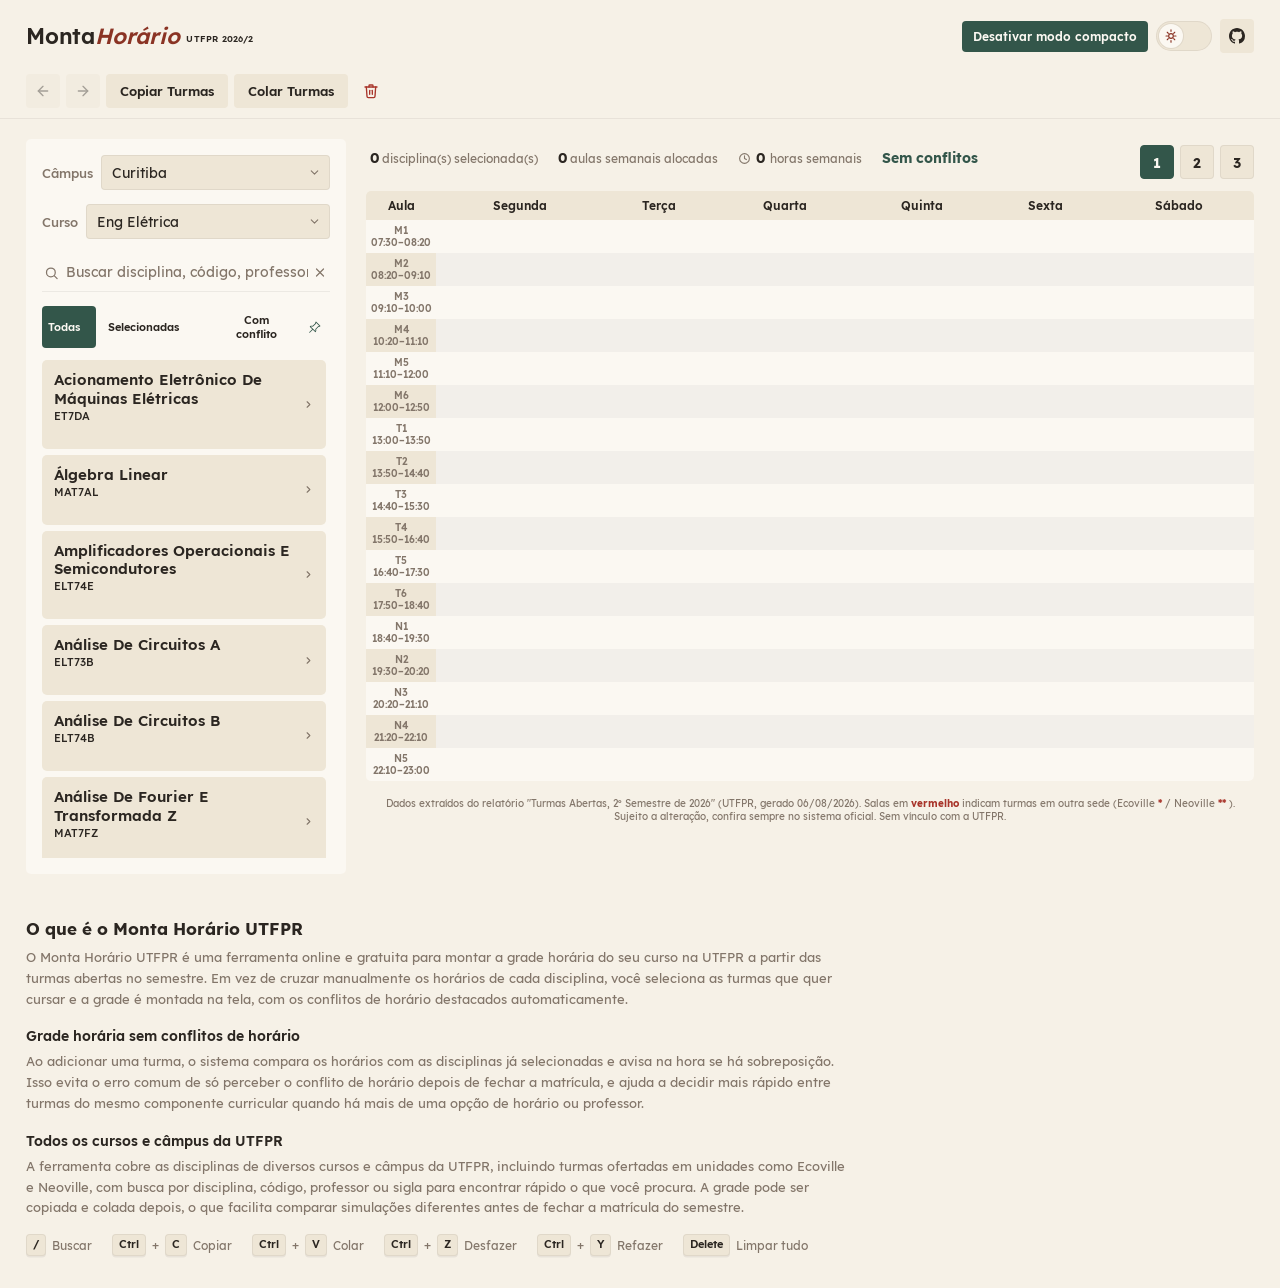
==== commit aab47e69: "06/08 data" ====
--- a/index.html
+++ b/index.html
@@ -4,26 +4,23 @@
 <meta charset="UTF-8">
 <meta name="viewport" content="width=device-width, initial-scale=1.0">
 <title>Monta Horário UTFPR 2026/2 — Grade Horária Online sem Conflitos</title>
-<meta name="description" content="Monte sua grade horária da UTFPR 2026/2 de graça e online. Escolha as turmas de qualquer curso e câmpus, veja os conflitos de horário na hora e organize sua matrícula em minutos.">
+<meta name="description" content="Monte sua grade horária da UTFPR 2026/2. Escolha as turmas de qualquer curso e câmpus, veja os conflitos de horário na hora e organize sua matrícula em minutos, de graça e online">
 <link rel="canonical" href="https://bolsgo.github.io/monta-horario-utfpr/">
 <link rel="icon" type="image/svg+xml" href="assets/favicon.svg">
 <meta property="og:type" content="website">
 <meta property="og:title" content="Monta Horário UTFPR 2026/2 — Grade Horária Online sem Conflitos">
-<meta property="og:description" content="Monte sua grade horária da UTFPR 2026/2 de graça e online. Escolha as turmas de qualquer curso e câmpus e veja os conflitos de horário na hora.">
+<meta property="og:description" content="Monte sua grade horária da UTFPR 2026/2. Escolha as turmas de qualquer curso e câmpus e veja os conflitos de horário de sua grade na hora, de graça e online.">
 <meta property="og:url" content="https://bolsgo.github.io/monta-horario-utfpr/">
 <meta property="og:image" content="https://bolsgo.github.io/monta-horario-utfpr/assets/og-image.png">
 <meta property="og:image:width" content="1200">
 <meta property="og:image:height" content="630">
 <meta property="og:locale" content="pt_BR">
 <meta name="twitter:card" content="summary_large_image">
-<meta name="twitter:title" content="Monta Horário UTFPR 2026/2 — Grade Horária Online sem Conflitos">
-<meta name="twitter:description" content="Monte sua grade horária da UTFPR 2026/2 de graça, veja conflitos de horário na hora e organize sua matrícula.">
+<meta name="twitter:title" content="Monta Horário UTFPR 2026/2 Grade Horária Online">
+<meta name="twitter:description" content="Monte sua grade horária da UTFPR 2026/2, veja conflitos de horário na hora e organize sua matrícula.">
 <meta name="twitter:image" content="https://bolsgo.github.io/monta-horario-utfpr/assets/og-image.png">
 <link rel="stylesheet" href="styles.css">
 <script>
-/* Aplica o tema salvo antes da primeira pintura, evitando "flash" de tela clara.
-   Fica inline (e não em app.js) de propósito: precisa rodar o mais cedo possível,
-   antes do CSS ser aplicado. */
 (function(){
   var saved = localStorage.getItem('utfpr_theme') || 'system';
   var isDark = saved === 'dark' || (saved === 'system' && window.matchMedia('(prefers-color-scheme: dark)').matches);
@@ -112,7 +109,7 @@
       <table class="grid" id="gridTable"></table>
     </div>
     <div class="legend" id="legend" aria-label="Legenda de cores por disciplina"></div>
-    <div class="footer-note">Dados extraídos do relatório "Turmas Abertas, 2º Semestre de 2026" (UTFPR, gerado 05/08/2026). Salas em <span class="dot-red">vermelho</span> indicam turmas em outra sede (Ecoville <span class="dot-red">*</span>  / Neoville <span class="dot-red">**</span> ). Sujeito a alteração, confira sempre no sistema oficial. Sem vínculo com a UTFPR.</div>
+    <div class="footer-note">Dados extraídos do relatório "Turmas Abertas, 2º Semestre de 2026" (UTFPR, gerado 06/08/2026). Salas em <span class="dot-red">vermelho</span> indicam turmas em outra sede (Ecoville <span class="dot-red">*</span>  / Neoville <span class="dot-red">**</span> ). Sujeito a alteração, confira sempre no sistema oficial. Sem vínculo com a UTFPR.</div>
   </div>
 </main>
 
@@ -138,11 +135,10 @@
 
 <div class="toast" id="toast" role="status" aria-live="polite" aria-atomic="true"></div>
 
-<!-- Configuração compartilhada por todos os cursos (dias, aulas, paleta) -->
+<!-- Config -->
 <script src="config.js"></script>
-<!-- As disciplinas (DATA) de cada curso são carregadas sob demanda pelo
-     próprio app.js, via fetch em data/<slug>.json (ver manifest.json) -->
-<!-- Lógica da aplicação (estado, renderização, eventos) -->
+
+<!-- Logic and data -->
 <script src="app.js"></script>
 </body>
 </html>
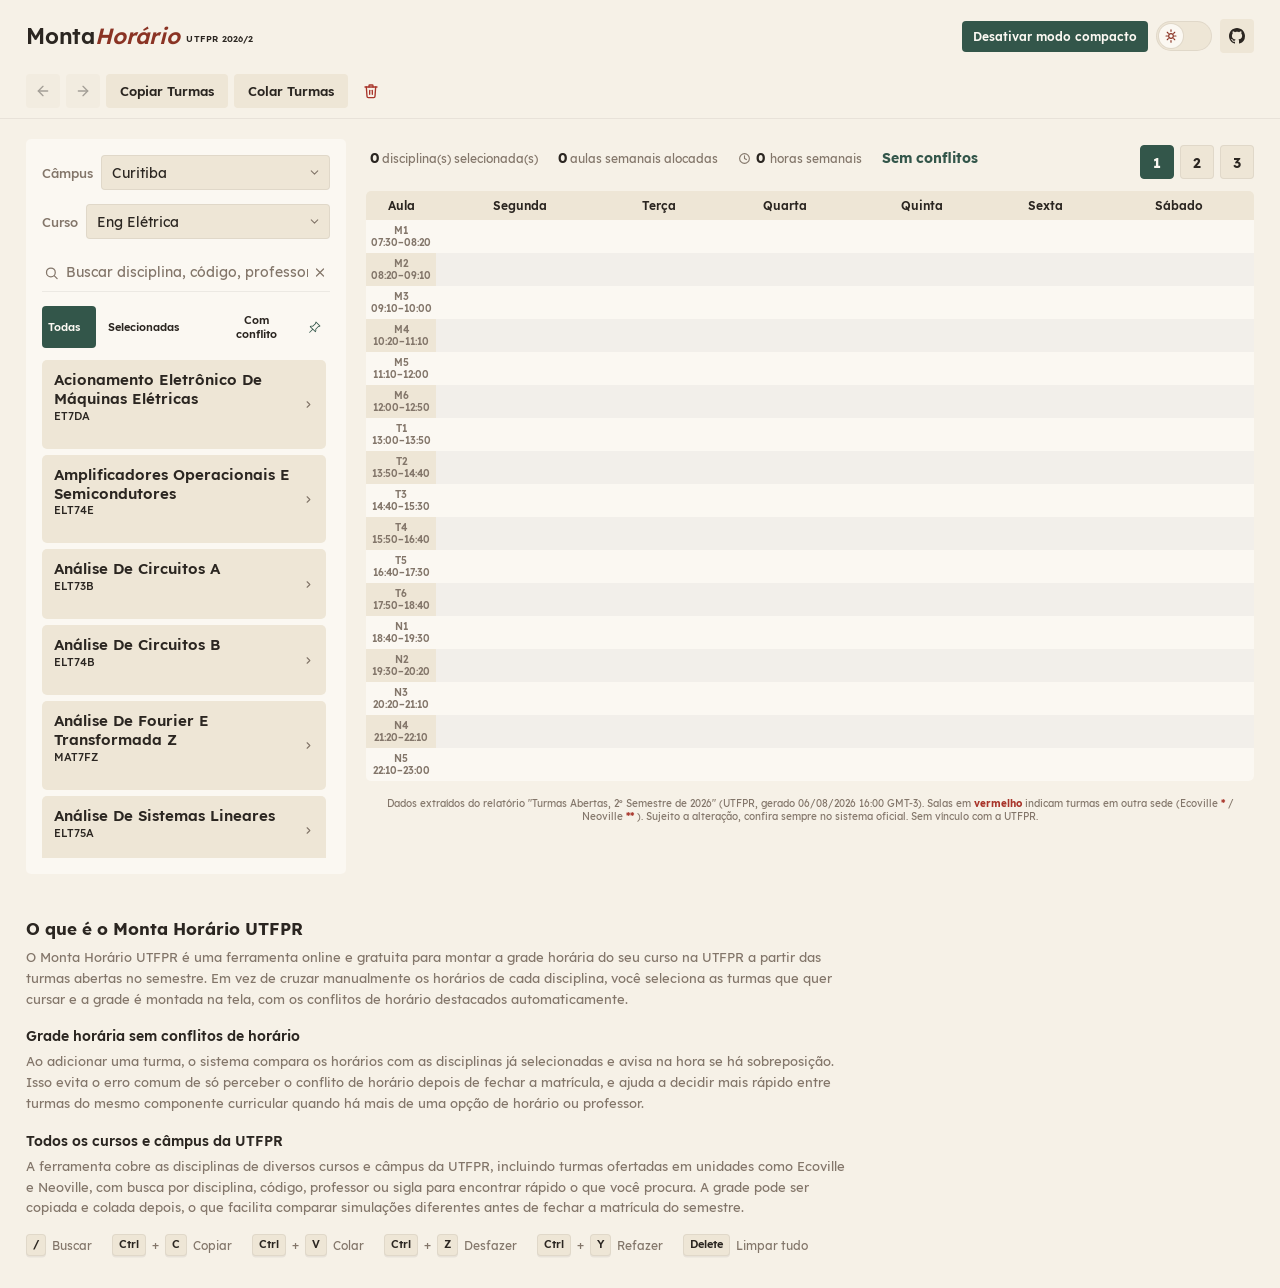
==== commit 4353664e: "06/08 16:00" ====
--- a/index.html
+++ b/index.html
@@ -109,7 +109,7 @@
       <table class="grid" id="gridTable"></table>
     </div>
     <div class="legend" id="legend" aria-label="Legenda de cores por disciplina"></div>
-    <div class="footer-note">Dados extraídos do relatório "Turmas Abertas, 2º Semestre de 2026" (UTFPR, gerado 06/08/2026). Salas em <span class="dot-red">vermelho</span> indicam turmas em outra sede (Ecoville <span class="dot-red">*</span>  / Neoville <span class="dot-red">**</span> ). Sujeito a alteração, confira sempre no sistema oficial. Sem vínculo com a UTFPR.</div>
+    <div class="footer-note">Dados extraídos do relatório "Turmas Abertas, 2º Semestre de 2026" (UTFPR, gerado 06/08/2026 16:00 GMT-3). Salas em <span class="dot-red">vermelho</span> indicam turmas em outra sede (Ecoville <span class="dot-red">*</span>  / Neoville <span class="dot-red">**</span> ). Sujeito a alteração, confira sempre no sistema oficial. Sem vínculo com a UTFPR.</div>
   </div>
 </main>
 
--- a/styles.css
+++ b/styles.css
@@ -380,6 +380,11 @@
      das estatísticas, alinhados à esquerda. */
   .stats-row{display:flex;align-items:flex-start;justify-content:space-between;gap:12px;flex-wrap:wrap;margin-bottom:12px;}
   .stats-row .stats{margin-bottom:0;flex:1;min-width:0;}
+  /* Modo horizontal: estatísticas em uma linha só (font-size ajustado via fitStatsLine em app.js). */
+  @media(min-width:981px) and (orientation:landscape){
+    .stats-row .stats{flex-wrap:nowrap;overflow:hidden;}
+    .stats-row .stats>div{white-space:nowrap;flex-shrink:0;}
+  }
   .template-bar{display:flex;gap:6px;flex-shrink:0;padding-top:6px;}
   .template-btn{width:34px;height:34px;padding:0;border-radius:4px;
     background:var(--panel2);color:var(--text);border:1px solid var(--border);
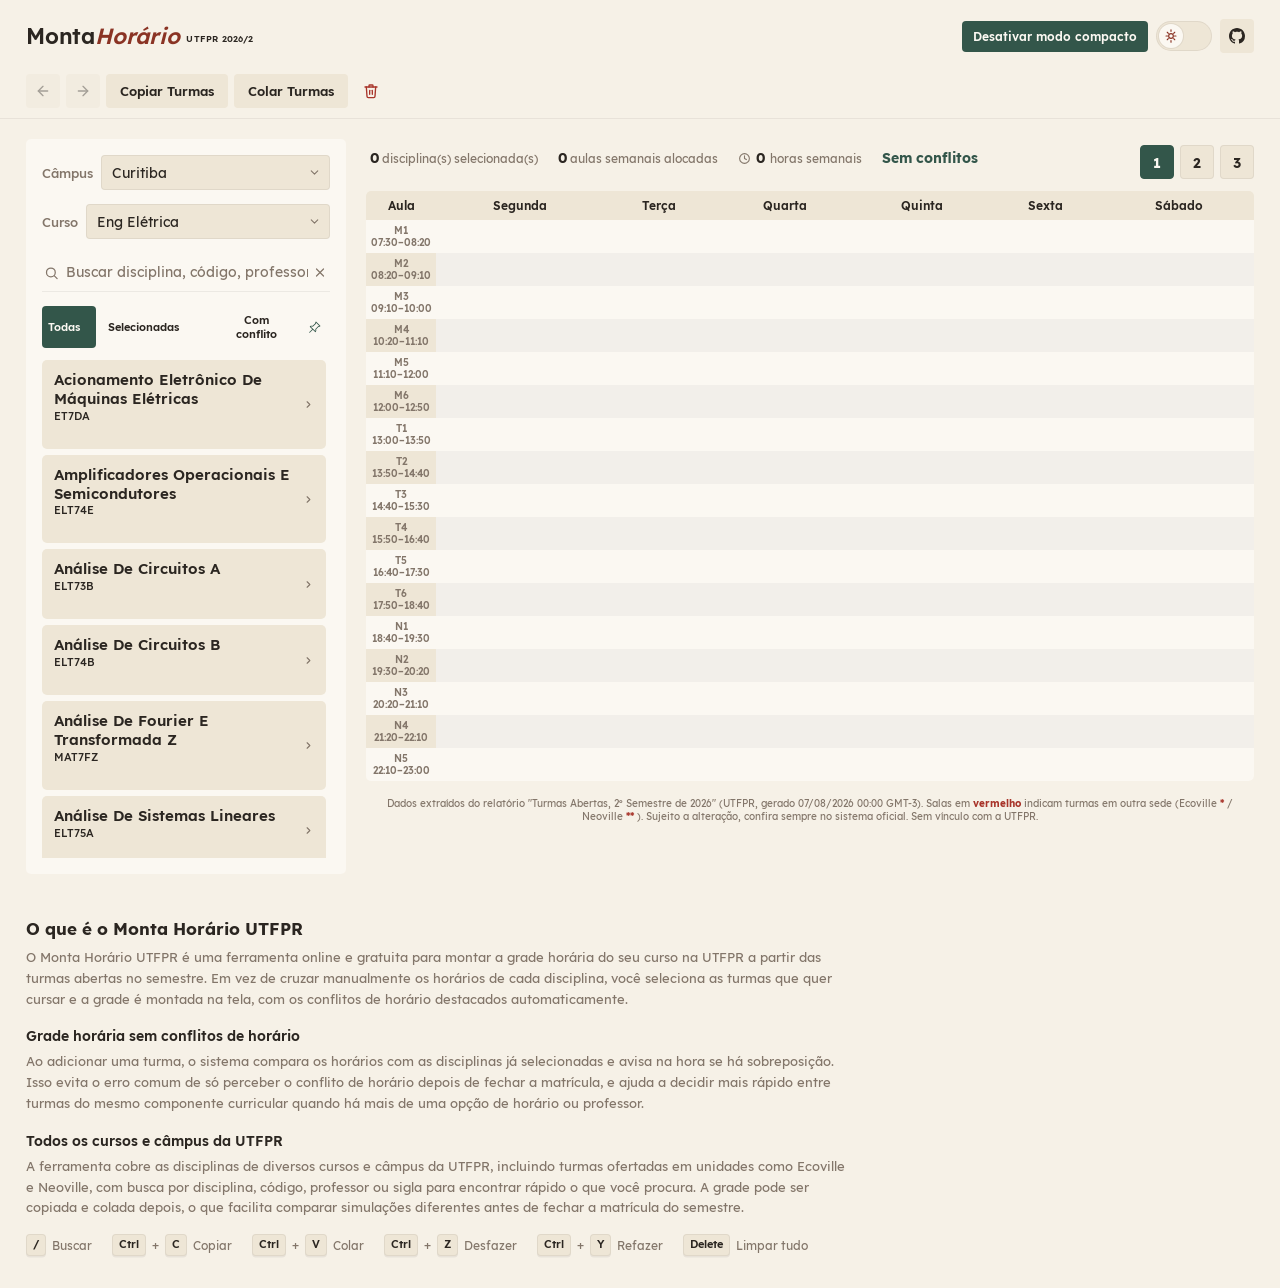
==== commit 3318bcc9: "07/08 00:00" ====
--- a/index.html
+++ b/index.html
@@ -109,7 +109,7 @@
       <table class="grid" id="gridTable"></table>
     </div>
     <div class="legend" id="legend" aria-label="Legenda de cores por disciplina"></div>
-    <div class="footer-note">Dados extraídos do relatório "Turmas Abertas, 2º Semestre de 2026" (UTFPR, gerado 06/08/2026 16:00 GMT-3). Salas em <span class="dot-red">vermelho</span> indicam turmas em outra sede (Ecoville <span class="dot-red">*</span>  / Neoville <span class="dot-red">**</span> ). Sujeito a alteração, confira sempre no sistema oficial. Sem vínculo com a UTFPR.</div>
+    <div class="footer-note">Dados extraídos do relatório "Turmas Abertas, 2º Semestre de 2026" (UTFPR, gerado 07/08/2026 00:00 GMT-3). Salas em <span class="dot-red">vermelho</span> indicam turmas em outra sede (Ecoville <span class="dot-red">*</span>  / Neoville <span class="dot-red">**</span> ). Sujeito a alteração, confira sempre no sistema oficial. Sem vínculo com a UTFPR.</div>
   </div>
 </main>
 
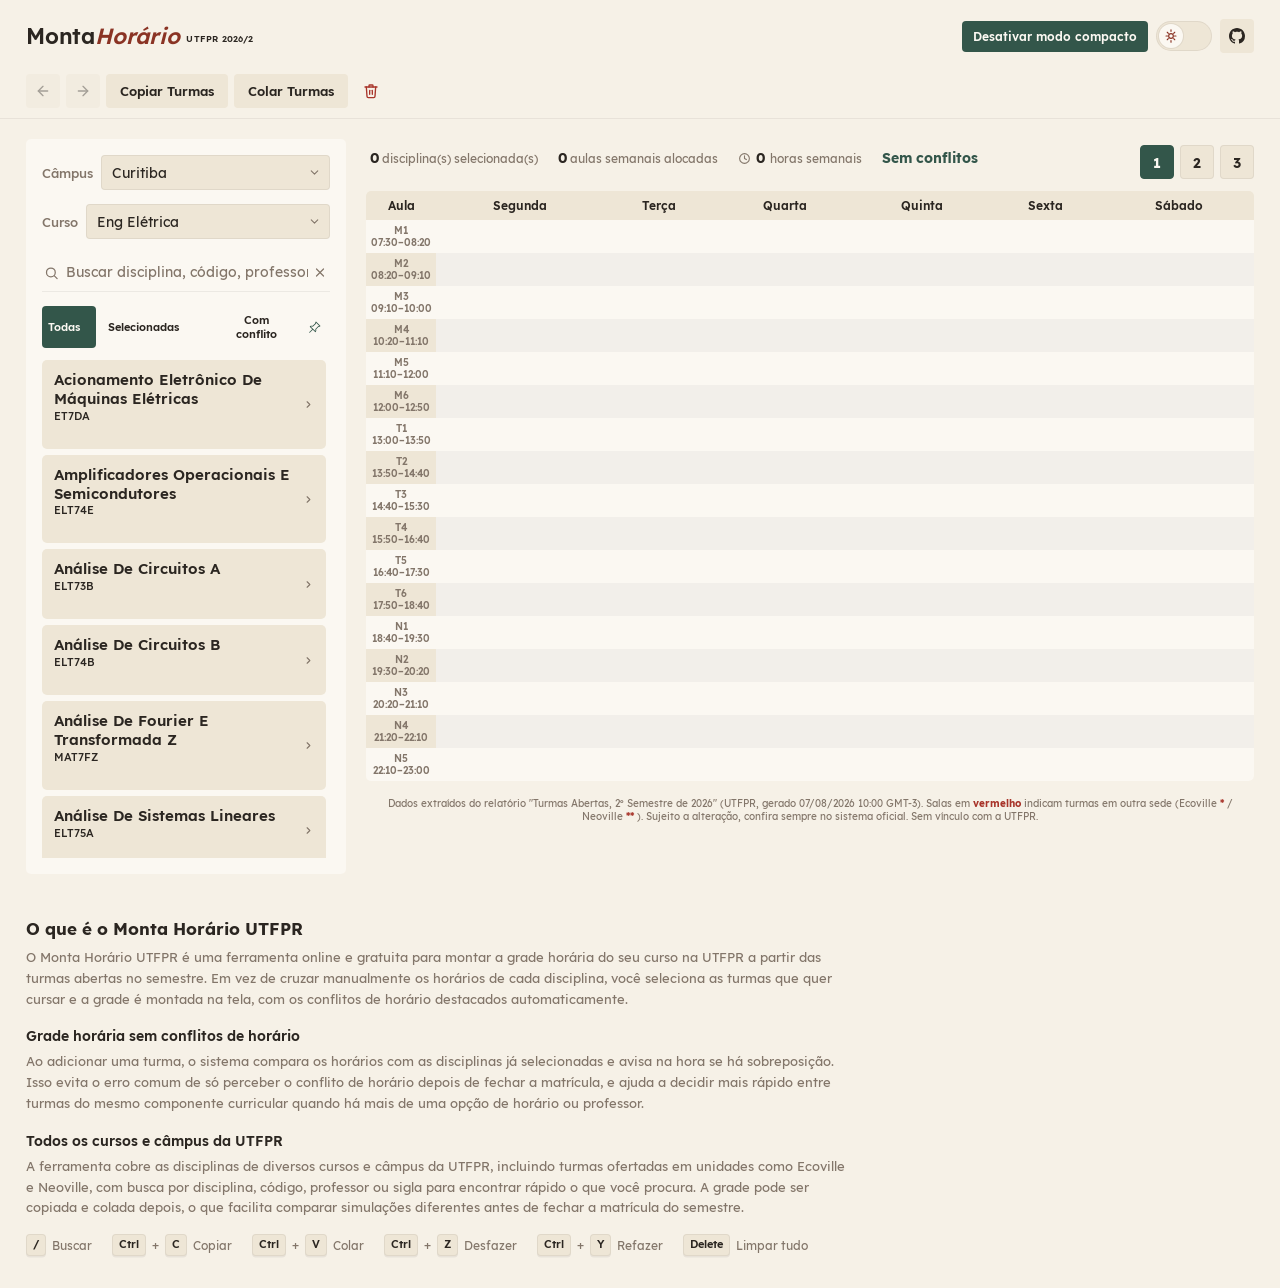
==== commit 18000513: "07/08/2026 10:00" ====
--- a/index.html
+++ b/index.html
@@ -109,7 +109,7 @@
       <table class="grid" id="gridTable"></table>
     </div>
     <div class="legend" id="legend" aria-label="Legenda de cores por disciplina"></div>
-    <div class="footer-note">Dados extraídos do relatório "Turmas Abertas, 2º Semestre de 2026" (UTFPR, gerado 07/08/2026 00:00 GMT-3). Salas em <span class="dot-red">vermelho</span> indicam turmas em outra sede (Ecoville <span class="dot-red">*</span>  / Neoville <span class="dot-red">**</span> ). Sujeito a alteração, confira sempre no sistema oficial. Sem vínculo com a UTFPR.</div>
+    <div class="footer-note">Dados extraídos do relatório "Turmas Abertas, 2º Semestre de 2026" (UTFPR, gerado 07/08/2026 10:00 GMT-3). Salas em <span class="dot-red">vermelho</span> indicam turmas em outra sede (Ecoville <span class="dot-red">*</span>  / Neoville <span class="dot-red">**</span> ). Sujeito a alteração, confira sempre no sistema oficial. Sem vínculo com a UTFPR.</div>
   </div>
 </main>
 
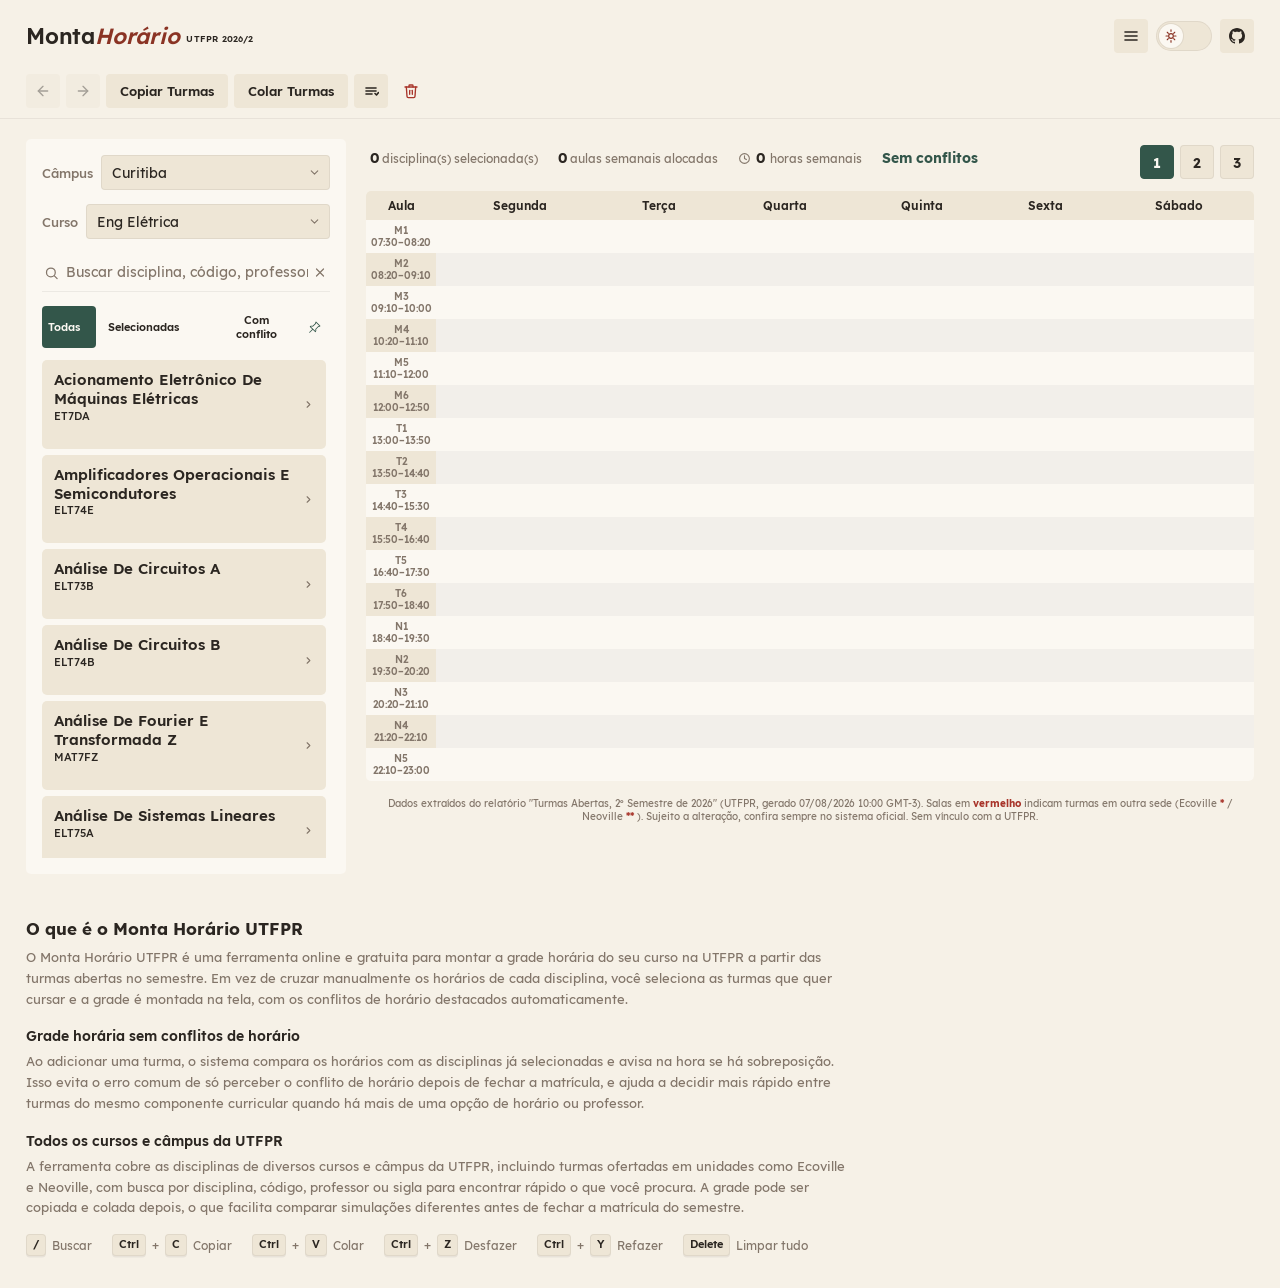
==== commit 72f21e73: "ui changes" ====
--- a/index.html
+++ b/index.html
@@ -38,7 +38,17 @@
   <div class="header-title-row">
     <h1>Monta<span>Horário</span> <span id="brandUtfpr">UTFPR 2026/2</span></h1>
     <div class="header-extras">
-      <button type="button" class="compact-toggle" id="compactToggle" title="Modo compacto para melhor visualização da lista" aria-label="Modo compacto" aria-pressed="true">Desativar modo compacto</button>
+      <button type="button" class="compact-toggle icon-btn" id="compactToggle" title="Modo compacto para melhor visualização da lista" aria-label="Modo compacto" aria-pressed="true">
+        <svg class="ct-icon ct-icon-compact" viewBox="0 0 16 16" width="16" height="16" fill="none" stroke="currentColor" stroke-width="1.6" stroke-linecap="round" aria-hidden="true">
+          <line x1="2" y1="4" x2="14" y2="4"></line>
+          <line x1="2" y1="8" x2="14" y2="8"></line>
+          <line x1="2" y1="12" x2="14" y2="12"></line>
+        </svg>
+        <svg class="ct-icon ct-icon-expanded" viewBox="0 0 16 16" width="16" height="16" fill="none" stroke="currentColor" stroke-width="1.6" stroke-linecap="round" aria-hidden="true">
+          <rect x="2" y="2.5" width="12" height="4" rx="1"></rect>
+          <rect x="2" y="9.5" width="12" height="4" rx="1"></rect>
+        </svg>
+      </button>
       <button type="button" class="theme-toggle" id="themeToggle" title="Alternar tema" aria-label="Alternar tema" aria-pressed="false">
         <span class="tt-track">
           <span class="tt-thumb" id="ttThumb"></span>
@@ -58,8 +68,19 @@
     <button id="btnRedo" class="icon-btn" title="Refazer (Ctrl+Y)" aria-label="Refazer" disabled>
       <svg viewBox="0 0 24 24" width="16" height="16" fill="none" stroke="currentColor" stroke-width="2" stroke-linecap="round" stroke-linejoin="round" aria-hidden="true"><line x1="5" y1="12" x2="19" y2="12"></line><polyline points="12 5 19 12 12 19"></polyline></svg>
     </button>
-    <button id="btnCopy" title="Copiar seleção (Ctrl+C)">Copiar Turmas</button>
-    <button id="btnPaste" title="Colar seleção (Ctrl+V)">Colar Turmas</button>
+    <button id="btnCopy" title="Copiar seleção (Ctrl+C)"><span class="btn-label-full">Copiar Turmas</span><span class="btn-label-short">Copiar</span></button>
+    <button id="btnPaste" title="Colar seleção (Ctrl+V)"><span class="btn-label-full">Colar Turmas</span><span class="btn-label-short">Colar</span></button>
+    <div class="enrolled-dropdown-wrap" id="enrolledDropdownWrap">
+      <button type="button" class="enrolled-toggle icon-btn" id="enrolledToggle" title="Ver turmas selecionadas" aria-label="Ver turmas selecionadas" aria-haspopup="true" aria-expanded="false">
+        <svg viewBox="0 0 16 16" width="16" height="16" fill="none" stroke="currentColor" stroke-width="1.6" stroke-linecap="round" stroke-linejoin="round" aria-hidden="true">
+          <path d="M3 5h10"></path>
+          <path d="M3 8h10"></path>
+          <path d="M3 11h6"></path>
+          <path d="M12 10.5l1.5 1.5 2-2.5"></path>
+        </svg>
+      </button>
+      <div class="enrolled-dropdown" id="enrolledDropdown" role="menu" aria-label="Turmas selecionadas" hidden></div>
+    </div>
     <button id="btnClear" class="danger icon-btn" title="Limpar tudo (Delete)" aria-label="Limpar tudo">
       <svg viewBox="0 0 24 24" width="16" height="16" fill="none" stroke="currentColor" stroke-width="2" stroke-linecap="round" stroke-linejoin="round" aria-hidden="true"><polyline points="3 6 5 6 21 6"></polyline><path d="M19 6l-1 14a2 2 0 0 1-2 2H8a2 2 0 0 1-2-2L5 6"></path><path d="M10 11v6"></path><path d="M14 11v6"></path><path d="M9 6V4a1 1 0 0 1 1-1h4a1 1 0 0 1 1 1v2"></path></svg>
     </button>
--- a/styles.css
+++ b/styles.css
@@ -78,6 +78,7 @@
   button{cursor:pointer;border:none;background:var(--panel2);color:var(--text);
     padding:9px 14px;border-radius:4px;font-size:12.5px;font-weight:600;font-family:var(--font-body);
     transition:.15s;display:flex;align-items:center;gap:6px;}
+  .btn-label-short{display:none;}
   button:hover{background:var(--hover-bg);}
   button.primary{background:var(--accent);color:var(--on-accent);}
   button.primary:hover{background:var(--accent-hover);}
@@ -429,7 +430,7 @@
   .filter-row .filter-pin-btn.active{background:var(--accent2);color:var(--on-accent);}
   .icon-btn{padding:9px;width:34px;height:34px;justify-content:center;}
   .icon-btn svg{flex-shrink:0;}
-  .github-link{background:var(--panel2);color:var(--text);border-radius:4px;text-decoration:none;display:inline-flex;box-sizing:border-box;transition:.15s;}
+  .github-link{background:var(--panel2);color:var(--text);border-radius:4px;text-decoration:none;display:inline-flex;align-items:center;justify-content:center;box-sizing:border-box;transition:.15s;}
   .github-link:hover{background:var(--hover-bg);}
 
   /* ============== SLIDER DE TEMA (claro/escuro), com "sistema" oculto ==============
@@ -437,9 +438,37 @@
      continua funcionando em segundo plano (ver app.js) e, quando ativa, este
      controle exibe o sol ou a lua conforme a aparência atual do SO. Um clique
      define uma preferência explícita (claro ou escuro), saindo do modo sistema. */
-  .compact-toggle{font-size:11.5px;padding:8px 11px;flex-shrink:0;}
+  .compact-toggle{flex-shrink:0;position:relative;color:var(--text);}
   .compact-toggle:hover{background:var(--hover-bg);}
-  .compact-toggle[aria-pressed="true"]{background:var(--accent2);color:var(--on-accent);}
+  .compact-toggle[aria-pressed="false"]{background:var(--accent2);color:var(--on-accent);}
+  .compact-toggle .ct-icon{position:absolute;top:50%;left:50%;transform:translate(-50%,-50%);transition:opacity .15s ease,transform .15s ease;}
+  .compact-toggle .ct-icon-expanded{opacity:0;transform:translate(-50%,-50%) scale(.7);}
+  .compact-toggle[aria-pressed="true"] .ct-icon-compact{opacity:1;transform:translate(-50%,-50%) scale(1);}
+  .compact-toggle[aria-pressed="true"] .ct-icon-expanded{opacity:0;transform:translate(-50%,-50%) scale(.7);}
+  .compact-toggle[aria-pressed="false"] .ct-icon-compact{opacity:0;transform:translate(-50%,-50%) scale(.7);}
+  .compact-toggle[aria-pressed="false"] .ct-icon-expanded{opacity:1;transform:translate(-50%,-50%) scale(1);}
+
+  /* Lista de turmas selecionadas, formato do Ctrl+C. Conteúdo gerado por
+     renderEnrolledDropdown() em app.js a cada abertura. */
+  .enrolled-dropdown-wrap{position:relative;flex-shrink:0;}
+  .enrolled-toggle{color:var(--text);}
+  .enrolled-toggle:hover{background:var(--hover-bg);}
+  .enrolled-toggle[aria-expanded="true"]{background:var(--accent2);color:var(--on-accent);}
+  .enrolled-dropdown{position:absolute;top:calc(100% + 6px);right:0;min-width:190px;max-width:280px;
+    max-height:320px;overflow-y:auto;background:var(--panel);border-radius:8px;
+    box-shadow:0 4px 18px rgba(0,0,0,.18),0 0 0 1px var(--border);z-index:150;padding:5px;}
+  .enrolled-dropdown[hidden]{display:none;}
+  .enrolled-dropdown-empty{padding:10px 9px;font-size:12px;color:var(--muted);text-align:center;}
+  .enrolled-dropdown-item{display:flex;align-items:center;justify-content:space-between;gap:6px;width:100%;}
+  .enrolled-dropdown-item .edi-code,.enrolled-dropdown-item .edi-turma{
+    font-family:inherit;background:transparent;border:none;cursor:pointer;color:var(--text);
+    padding:6px 9px;border-radius:5px;font-size:12.5px;transition:.12s;
+    font-variant-numeric:tabular-nums;}
+  .enrolled-dropdown-item .edi-code{font-weight:600;flex:1 1 auto;text-align:left;}
+  .enrolled-dropdown-item .edi-turma{color:var(--muted);flex:0 0 auto;}
+  .enrolled-dropdown-item .edi-code:hover,.enrolled-dropdown-item .edi-code:focus-visible,
+  .enrolled-dropdown-item .edi-turma:hover,.enrolled-dropdown-item .edi-turma:focus-visible{
+    background:var(--hover-bg);outline:none;color:var(--accent2);}
 
   .theme-toggle{background:transparent;padding:0;width:56px;height:30px;border-radius:999px;flex-shrink:0;}
   .theme-toggle:hover{background:transparent;}
@@ -730,8 +759,18 @@
      precisam vir depois no arquivo. */
   @media(max-width:700px){
     main{padding:12px 10px;gap:12px;}
-    .header-title-row{width:100%;justify-content:space-between;flex-wrap:wrap;}
-    header h1{white-space:normal;font-size:17px;line-height:1.25;}
+    .header-title-row{width:100%;justify-content:space-between;flex-wrap:nowrap;gap:6px;}
+    header h1{white-space:nowrap;font-size:19px;line-height:1.25;overflow:hidden;text-overflow:ellipsis;min-width:0;}
+    header h1 #brandUtfpr{font-size:5.9px;}
+    .header-extras{gap:5px;flex-shrink:0;}
+    .header-extras .icon-btn,.header-extras .compact-toggle,
+    .header-extras .github-link{width:32px;height:32px;padding:0;}
+    .header-extras .ct-icon{width:15px;height:15px;}
+    .header-extras .github-link svg{width:15px;height:15px;}
+    .header-extras .theme-toggle,.header-extras .tt-track{width:48px;height:26px;}
+    .header-extras .tt-thumb{width:20px;height:20px;top:3px;left:3px;}
+    html[data-theme="dark"] .header-extras .tt-thumb{transform:translateX(22px);}
+    .header-extras .tt-thumb svg{width:12px;height:12px;}
 
     /* Exceção do celular: aqui o aviso de conflito volta a aparecer em
        cima da grade (ordem original), diferente do PC/tablet acima, onde
@@ -750,14 +789,26 @@
     .legend{order:5;}
     .footer-note{order:6;}
 
-    /* Botões de ação (desfazer/refazer, copiar/colar, limpar) na barra fixa
-       (.action-bar, sticky no topo). Em vez de rolar horizontalmente,
-       agora quebram para uma segunda linha se faltar espaço — assim a
-       barra nunca ganha scroll lateral, só cresce um pouco em altura. */
-    .action-bar{padding:8px 10px;gap:6px;}
-    .action-bar .toolbar{flex-wrap:wrap;row-gap:6px;}
-    .action-bar .toolbar button{padding:7px 10px;font-size:11.5px;}
-    .action-bar .toolbar .icon-btn{width:30px;height:30px;padding:0;}
+    /* Ícones/texto usam clamp() para escalar com a largura da tela e
+       sempre caber numa linha só, sem scroll lateral. */
+    .action-bar{padding:8px 3vw;gap:1.5vw;}
+    .action-bar .toolbar{flex-wrap:nowrap;gap:1.5vw;width:100%;justify-content:space-between;
+      container-type:inline-size;container-name:toolbar;}
+    .action-bar .toolbar button{padding:clamp(6px,2.2vw,11px) clamp(4px,1.6vw,10px);
+      font-size:clamp(10px,3.1vw,13px);white-space:nowrap;}
+    .action-bar .toolbar .icon-btn{width:clamp(26px,9vw,38px);height:clamp(26px,9vw,38px);
+      padding:0;flex-shrink:0;}
+    .action-bar .toolbar .icon-btn svg{width:clamp(14px,4.2vw,18px);height:clamp(14px,4.2vw,18px);}
+    .action-bar .toolbar .enrolled-dropdown-wrap{flex-shrink:0;}
+    .action-bar .toolbar #btnCopy,.action-bar .toolbar #btnPaste{flex:1 1 0;min-width:0;justify-content:center;}
+    /* Label curta por padrão; volta para "Copiar/Colar Turmas" quando a
+       toolbar tem espaço (@container, não viewport). */
+    .action-bar .toolbar .btn-label-full{display:none;}
+    .action-bar .toolbar .btn-label-short{display:inline;}
+    @container toolbar (min-width:360px){
+      .action-bar .toolbar .btn-label-full{display:inline;}
+      .action-bar .toolbar .btn-label-short{display:none;}
+    }
 
     /* Nomes dos dias reduzidos a uma única letra (S, T, Q...) e a tabela
        forçada a ocupar exatamente 100% da largura disponível, para caber
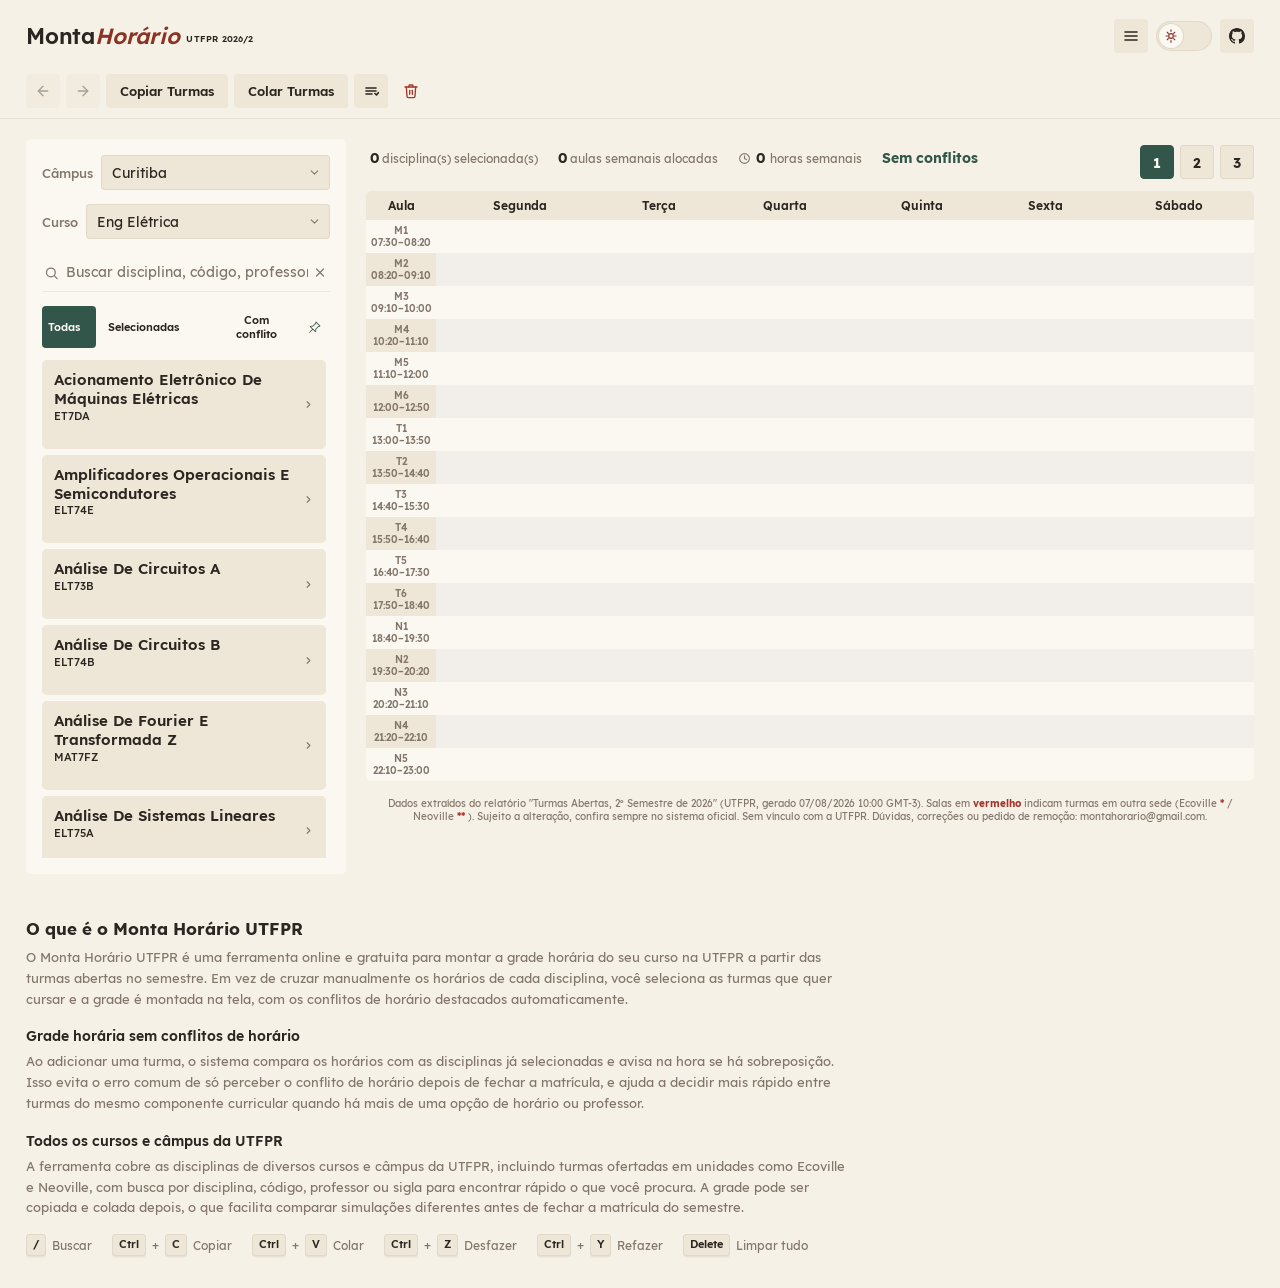
==== commit 7cadafc0: "disclaimer" ====
--- a/index.html
+++ b/index.html
@@ -130,7 +130,7 @@
       <table class="grid" id="gridTable"></table>
     </div>
     <div class="legend" id="legend" aria-label="Legenda de cores por disciplina"></div>
-    <div class="footer-note">Dados extraídos do relatório "Turmas Abertas, 2º Semestre de 2026" (UTFPR, gerado 07/08/2026 10:00 GMT-3). Salas em <span class="dot-red">vermelho</span> indicam turmas em outra sede (Ecoville <span class="dot-red">*</span>  / Neoville <span class="dot-red">**</span> ). Sujeito a alteração, confira sempre no sistema oficial. Sem vínculo com a UTFPR.</div>
+    <div class="footer-note">Dados extraídos do relatório "Turmas Abertas, 2º Semestre de 2026" (UTFPR, gerado 07/08/2026 10:00 GMT-3). Salas em <span class="dot-red">vermelho</span> indicam turmas em outra sede (Ecoville <span class="dot-red">*</span>  / Neoville <span class="dot-red">**</span> ). Sujeito a alteração, confira sempre no sistema oficial. Sem vínculo com a UTFPR. Dúvidas, correções ou pedido de remoção: montahorario@gmail.com.</div>
   </div>
 </main>
 
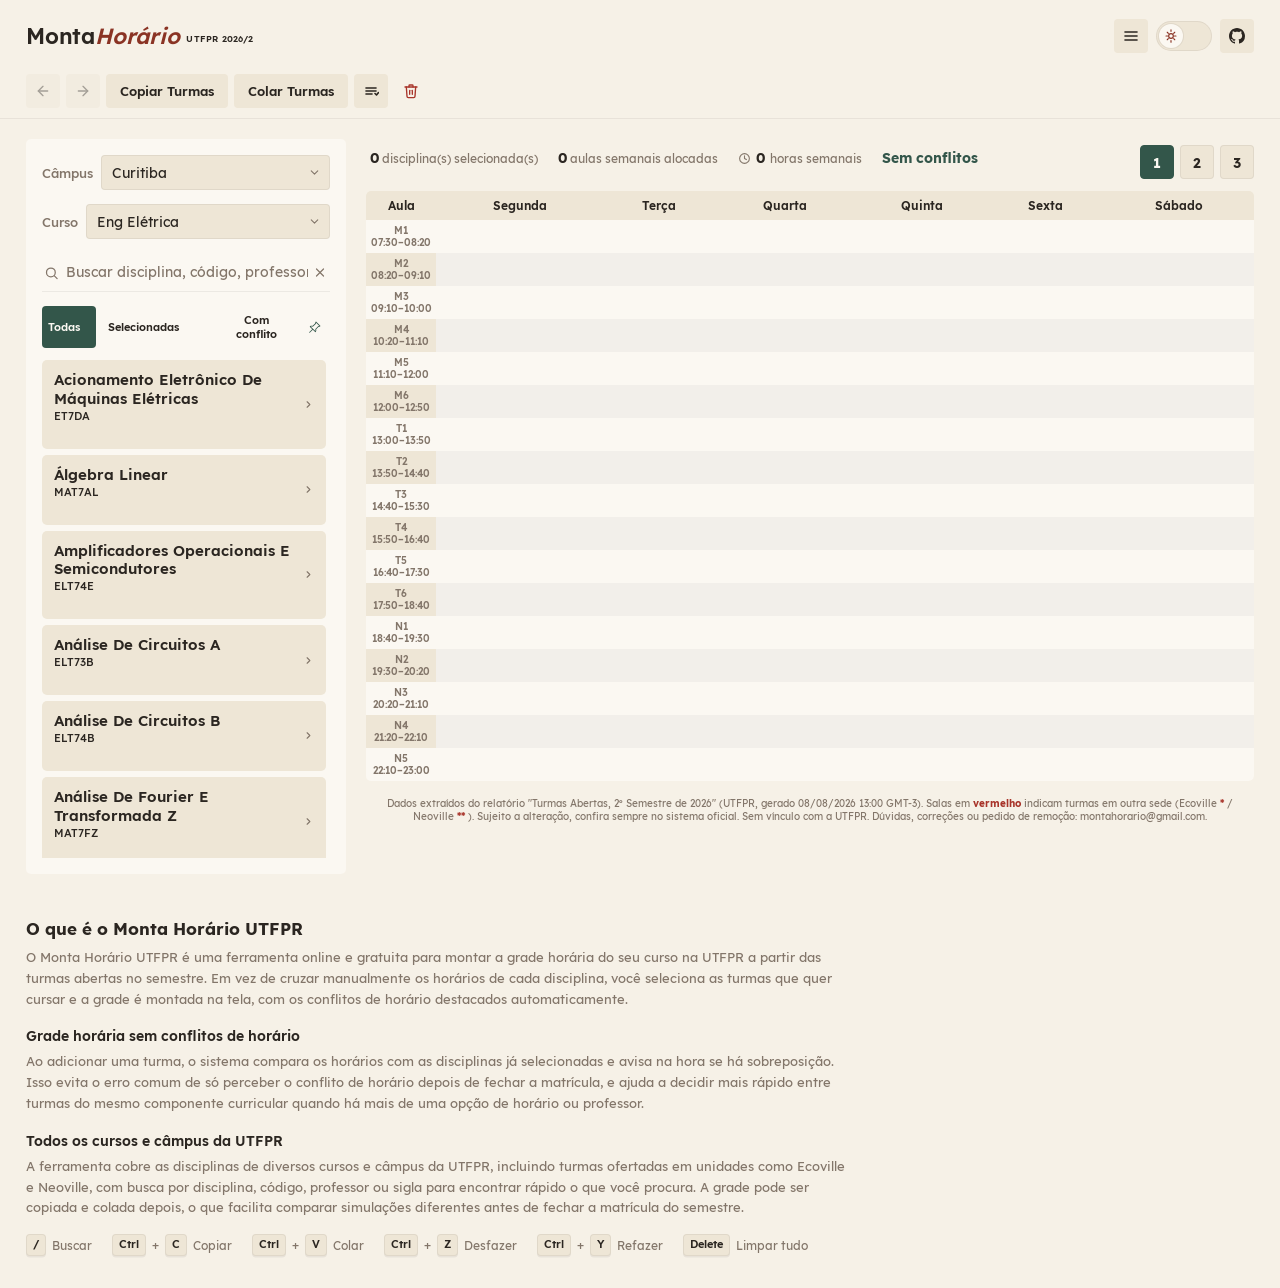
==== commit d9dd2ada: "08/08 13:00" ====
--- a/index.html
+++ b/index.html
@@ -130,7 +130,7 @@
       <table class="grid" id="gridTable"></table>
     </div>
     <div class="legend" id="legend" aria-label="Legenda de cores por disciplina"></div>
-    <div class="footer-note">Dados extraídos do relatório "Turmas Abertas, 2º Semestre de 2026" (UTFPR, gerado 07/08/2026 10:00 GMT-3). Salas em <span class="dot-red">vermelho</span> indicam turmas em outra sede (Ecoville <span class="dot-red">*</span>  / Neoville <span class="dot-red">**</span> ). Sujeito a alteração, confira sempre no sistema oficial. Sem vínculo com a UTFPR. Dúvidas, correções ou pedido de remoção: montahorario@gmail.com.</div>
+    <div class="footer-note">Dados extraídos do relatório "Turmas Abertas, 2º Semestre de 2026" (UTFPR, gerado 08/08/2026 13:00 GMT-3). Salas em <span class="dot-red">vermelho</span> indicam turmas em outra sede (Ecoville <span class="dot-red">*</span>  / Neoville <span class="dot-red">**</span> ). Sujeito a alteração, confira sempre no sistema oficial. Sem vínculo com a UTFPR. Dúvidas, correções ou pedido de remoção: montahorario@gmail.com.</div>
   </div>
 </main>
 
